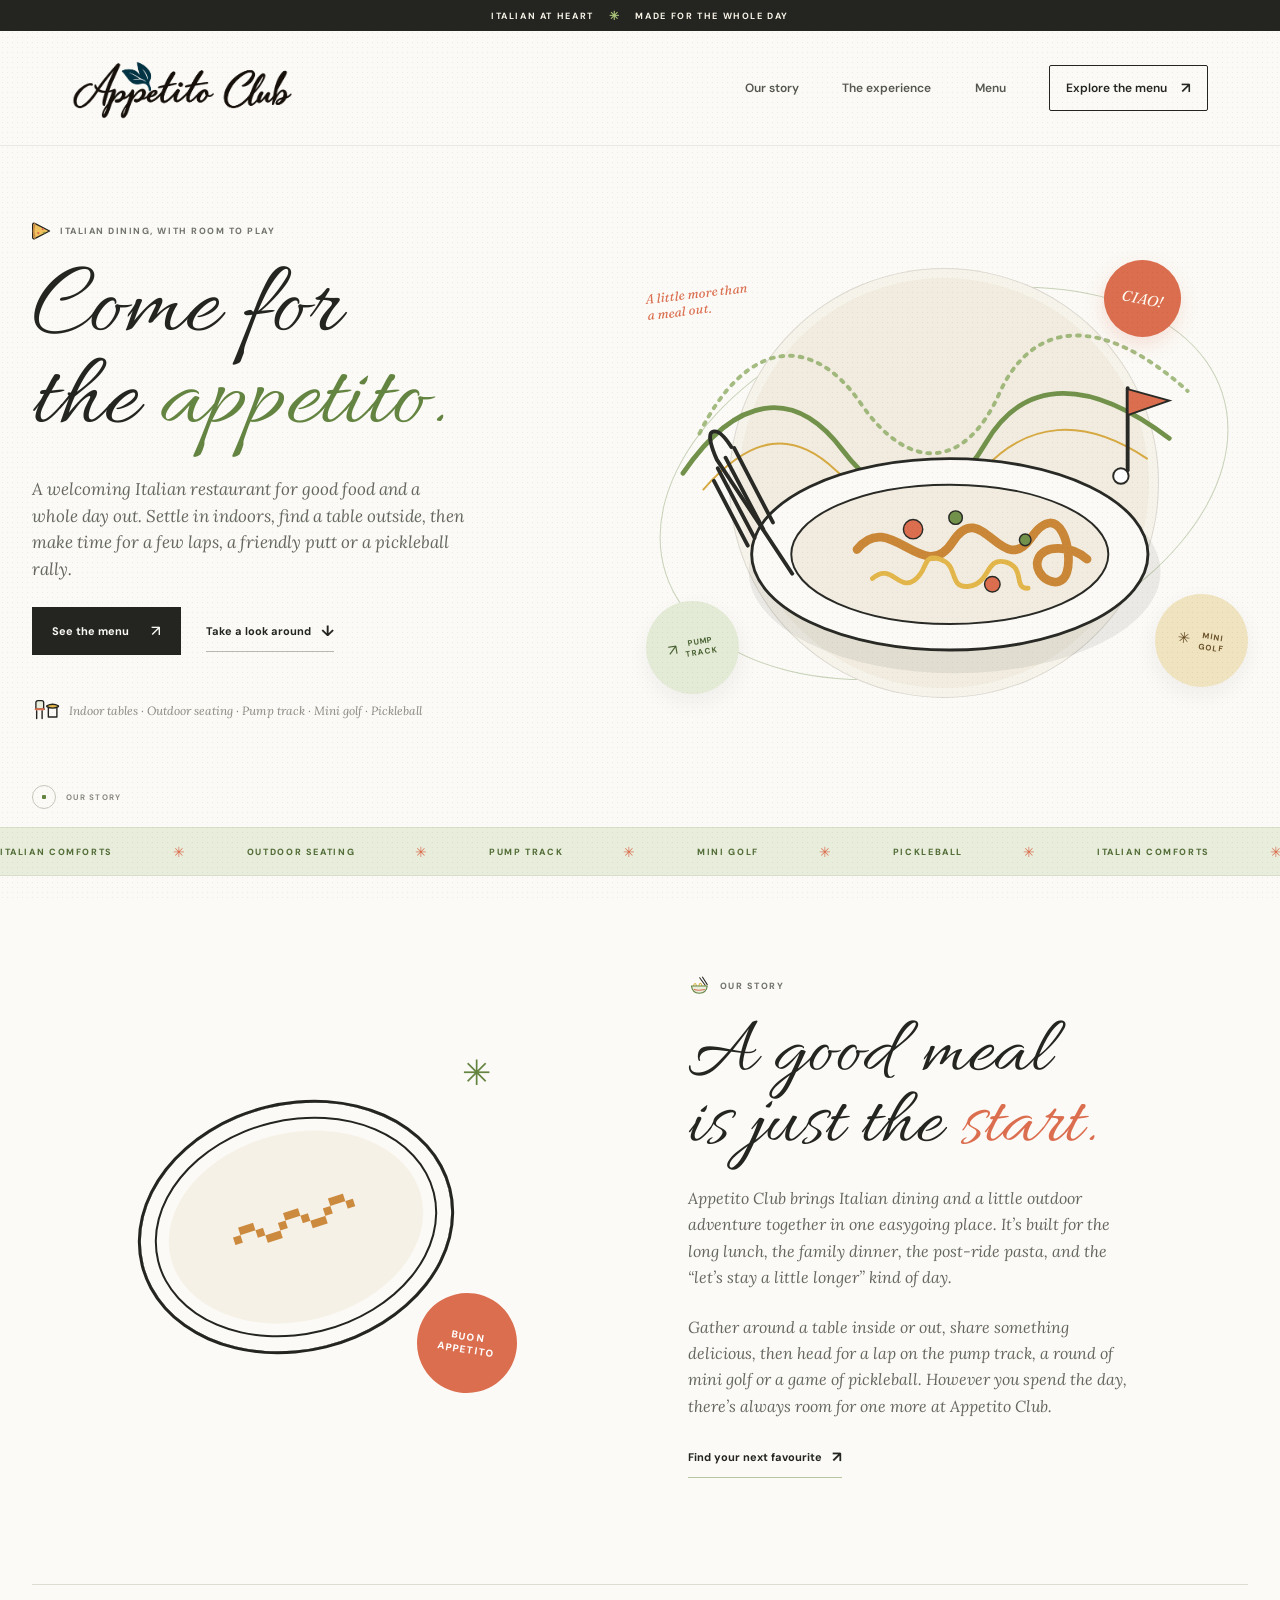
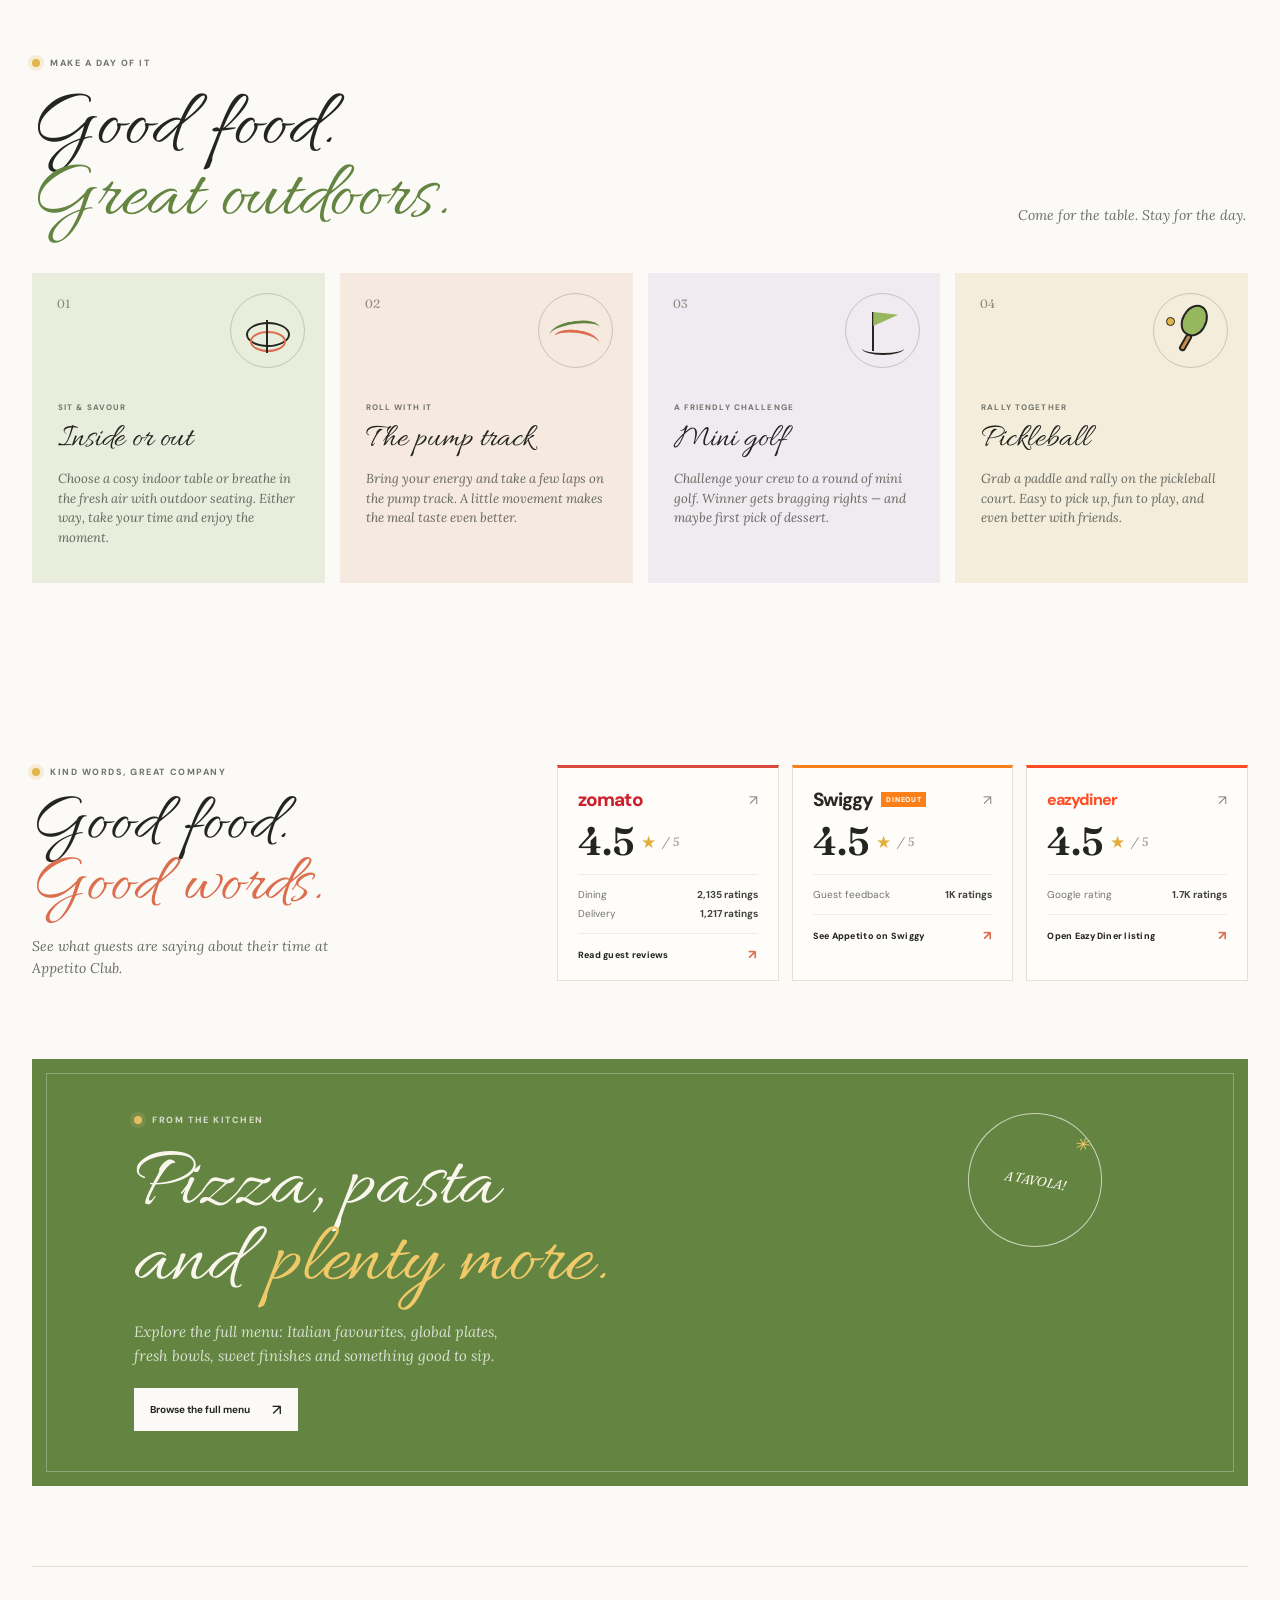
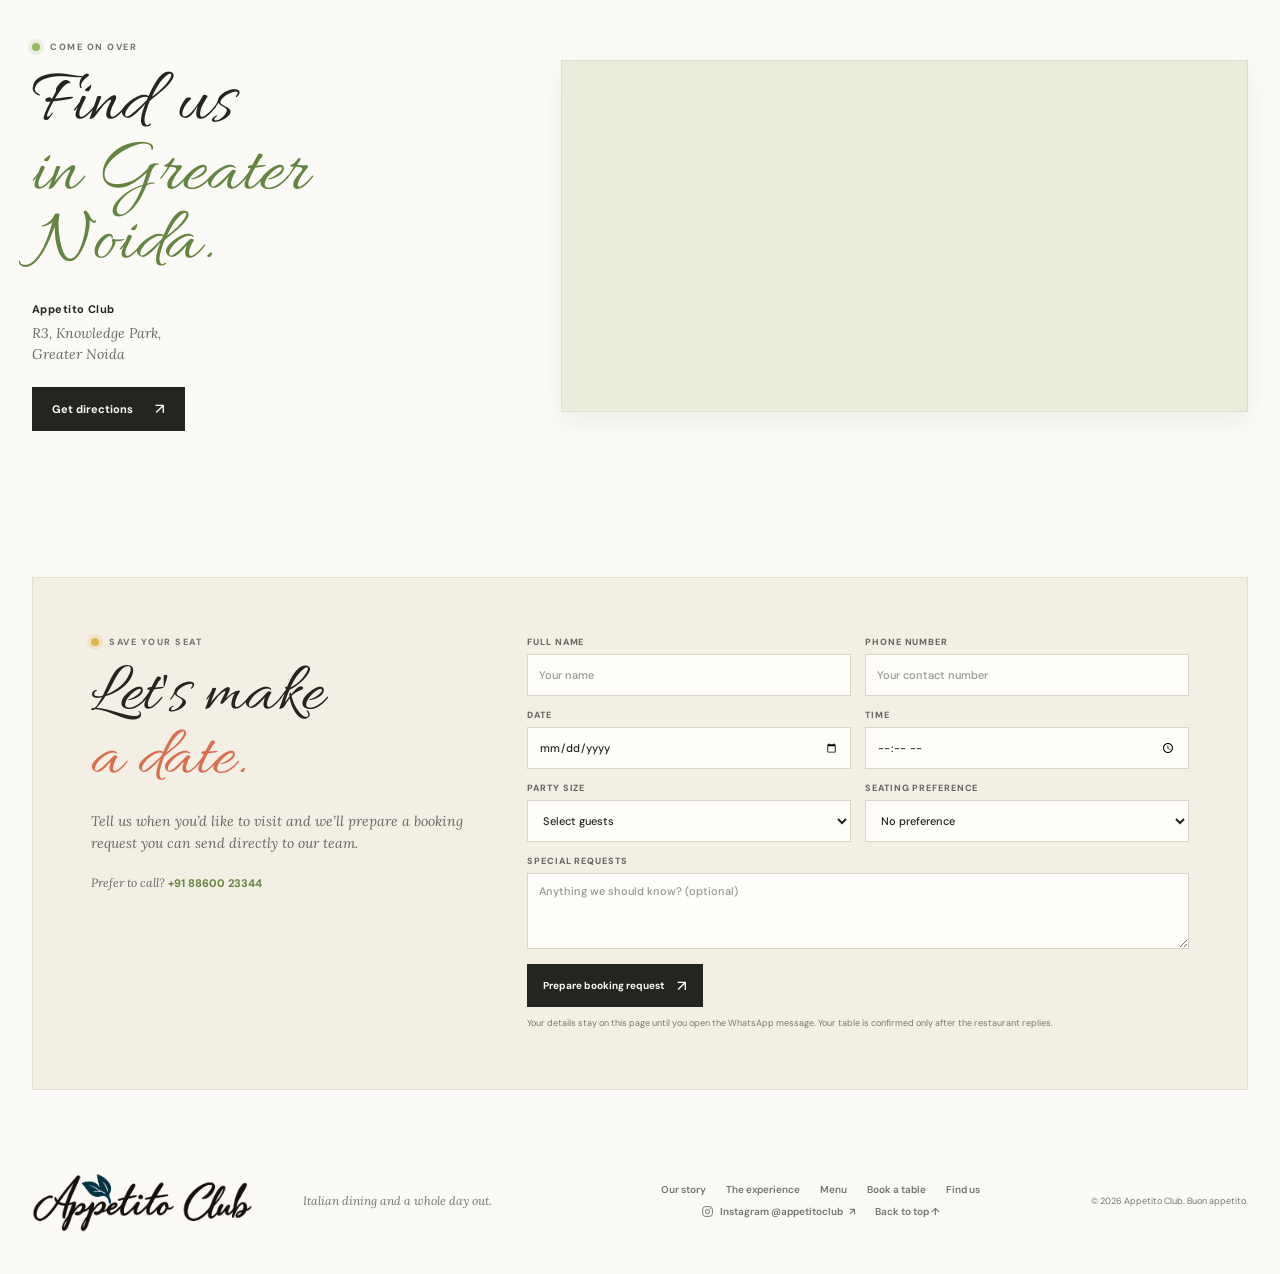
==== index.html @ 43a5250c "Publish Appetito Club website" ====
<!doctype html>
<html lang="en">
<head>
  <meta charset="utf-8"><meta name="viewport" content="width=device-width, initial-scale=1"><meta name="theme-color" content="#fbfaf6">
  <meta name="description" content="Appetito Club is an Italian restaurant for good food, fresh air and a whole day out. Dine indoors or outdoors, then enjoy the pump track, mini golf and pickleball.">
  <title>Appetito Club — Italian dining & a day out</title><link rel="icon" type="image/svg+xml" href="assets/appetito-favicon.svg"><link rel="stylesheet" href="styles.css"><script src="script.js" defer></script>
</head>
<body>
  <div class="topline"><span>ITALIAN AT HEART</span><i aria-hidden="true">✳</i><span>MADE FOR THE WHOLE DAY</span></div>
  <header class="site-header" id="top">
    <a class="brand" href="index.html" aria-label="Appetito Club home"><img class="brand-logo" src="assets/appetito-club-wordmark-separated.png" alt=""></a>
    <button class="nav-toggle" type="button" aria-expanded="false" aria-controls="primary-navigation" aria-label="Open navigation"><span></span><span></span></button>
    <nav class="primary-navigation" id="primary-navigation" aria-label="Main navigation"><a href="#story">Our story</a><a href="#experience">The experience</a><a href="menu.html">Menu</a><a class="nav-cta" href="menu.html">Explore the menu <span aria-hidden="true">↗</span></a></nav>
  </header>
  <main>
    <section class="hero section-wrap" aria-labelledby="hero-title">
      <div class="hero-copy"><p class="eyebrow"><svg class="eyebrow-pizza" viewBox="0 0 20 22" aria-hidden="true" focusable="false"><path d="M10 1.5 1.5 18c-.6 1.1.1 2.3 1.4 2.3h14.2c1.3 0 2-1.2 1.4-2.3L10 1.5Z" fill="#f1c35f" stroke="#242521" stroke-width="1.4" stroke-linejoin="round"/><path d="M2.2 17.8q7.8 2.8 15.6 0" fill="none" stroke="#c98b48" stroke-width="2" stroke-linecap="round"/><circle cx="8" cy="9" r="1.25" fill="#db6e4f"/><circle cx="12.4" cy="14" r="1.25" fill="#db6e4f"/><path d="M10.4 7.6q2.3-1.8 3 .1-1.3 1.6-3-.1Z" fill="#648441"/></svg> ITALIAN DINING, WITH ROOM TO PLAY</p>
        <h1 id="hero-title">Come for<br>the <em>appetito.</em></h1>
        <p class="hero-intro">A welcoming Italian restaurant for good food and a whole day out. Settle in indoors, find a table outside, then make time for a few laps, a friendly putt or a pickleball rally.</p>
        <div class="hero-actions"><a class="button button-dark" href="menu.html">See the menu <span aria-hidden="true">↗</span></a><a class="text-link" href="#experience">Take a look around <span aria-hidden="true">↓</span></a></div>
        <div class="hero-footnote"><svg class="mini-furniture" viewBox="0 0 36 30" aria-hidden="true" focusable="false"><path d="M5 14V5.5A2.5 2.5 0 0 1 7.5 3h5A2.5 2.5 0 0 1 15 5.5V14" fill="#e8eddc" stroke="#242521" stroke-width="1.7"/><path d="M4.5 14h11M6 16v10m7-10v10" fill="none" stroke="#242521" stroke-width="1.8" stroke-linecap="round"/><path d="M5 14h10" fill="none" stroke="#db6e4f" stroke-width="2.7" stroke-linecap="round"/><path d="M19 9.5q7.5-3.8 15 0v1.2q-7.5 3.8-15 0V9.5Z" fill="#e2b64b" stroke="#242521" stroke-width="1.7" stroke-linejoin="round"/><path d="M21 12v12m11-12v12m-11 0h11" fill="none" stroke="#242521" stroke-width="1.8" stroke-linecap="round" stroke-linejoin="round"/></svg> Indoor tables · Outdoor seating · Pump track · Mini golf · Pickleball</div>
      </div>
      <div class="hero-scene" aria-label="Illustration of a dinner table beside a pump track and mini golf green">
        <div class="scene-sun" aria-hidden="true">CIAO!</div>
        <svg class="scene-svg" viewBox="0 0 600 490" role="img" aria-labelledby="scene-title scene-desc">
          <title id="scene-title">Dinner and play at Appetito Club</title><desc id="scene-desc">A hand-drawn pasta plate sits in front of rolling pump track lines and a small golf flag.</desc>
          <path class="track-line track-back" d="M47 194c48-97 116-105 167-31s109 66 143-10 105-84 195-3"/><path class="track-line track-front" d="M30 235c56-82 116-89 165-24s107 63 148-7 110-66 190-5"/><path class="track-line track-accent" d="M51 252c50-57 93-62 137-20s104 53 151 1 105-57 171-13"/>
          <ellipse class="plate-shadow" cx="311" cy="337" rx="213" ry="105"/><ellipse class="plate" cx="306" cy="319" rx="205" ry="99"/><ellipse class="plate-inner" cx="306" cy="319" rx="164" ry="72"/>
          <path class="pasta-line" d="M210 314c34-43 69 39 99-8s51 39 81-4 44 15 37 36-35 4-30-13 35-15 51-1"/><path class="pasta-line pasta-two" d="M226 344c19-17 27 13 43 2s7-28 27-22 8 31 30 28 17-31 38-25 7 28 23 27"/>
          <circle class="tomato-dot" cx="268" cy="293" r="10"/><circle class="tomato-dot" cx="350" cy="350" r="8"/><circle class="leaf-dot" cx="312" cy="281" r="7"/><circle class="leaf-dot" cx="384" cy="304" r="6"/>
          <path class="golf-flag-pole" d="M490 232v-85"/><path class="golf-flag" d="M490 148l43 12-43 15z"/><circle class="golf-ball" cx="483" cy="238" r="8"/>
          <path class="fork-line" d="M123 286l-40-77m30 84-39-74m30 83-38-72m31 80-35-67"/><path class="fork-handle" d="M80 208c-5-8-13-18-19-16-7 2 0 20 4 29l78 118"/>
        </svg>
        <div class="scene-label scene-label-track"><span aria-hidden="true">↗</span><b>PUMP<br>TRACK</b></div><div class="scene-label scene-label-golf"><span aria-hidden="true">✳</span><b>MINI<br>GOLF</b></div>
        <div class="scene-caption">A little more than<br>a meal out.</div>
      </div>
      <a class="scroll-cue" href="#story"><span></span> OUR STORY</a>
    </section>
    <section class="ticker" aria-label="Appetito Club experience"><div class="ticker-track" aria-hidden="true"><span>ITALIAN COMFORTS</span><b>✳</b><span>OUTDOOR SEATING</span><b>✳</b><span>PUMP TRACK</span><b>✳</b><span>MINI GOLF</span><b>✳</b><span>PICKLEBALL</span><b>✳</b><span>ITALIAN COMFORTS</span><b>✳</b><span>OUTDOOR SEATING</span><b>✳</b><span>PUMP TRACK</span><b>✳</b><span>MINI GOLF</span><b>✳</b><span>PICKLEBALL</span><b>✳</b></div></section>
    <section class="story section-wrap" id="story" aria-labelledby="story-title">
      <div class="story-art" aria-hidden="true"><span class="story-plate"></span><span class="story-pasta">〰</span><span class="story-leaf">✳</span><span class="story-stamp">BUON<br>APPETITO</span></div>
      <div class="story-copy"><p class="eyebrow eyebrow-green"><svg class="eyebrow-noodles" viewBox="0 0 32 28" aria-hidden="true" focusable="false"><path d="m17 2 8 11M21 1l7 11" fill="none" stroke="#242521" stroke-width="1.5" stroke-linecap="round"/><path d="M8 14c1-4 3-5 4-1s3 4 4 0 3-4 4 0 3 4 4 0" fill="none" stroke="#e2b64b" stroke-width="1.6" stroke-linecap="round"/><path d="M5 14h23c-.8 6.6-5.3 10.5-11.5 10.5S5.8 20.6 5 14Z" fill="#e8eddc" stroke="#648441" stroke-width="1.7" stroke-linejoin="round"/><path d="M9 19q6 2.2 15 0" fill="none" stroke="#db6e4f" stroke-width="1.5" stroke-linecap="round"/></svg> OUR STORY</p><h2 id="story-title">A good meal<br>is just the <em>start.</em></h2>
        <p>Appetito Club brings Italian dining and a little outdoor adventure together in one easygoing place. It’s built for the long lunch, the family dinner, the post-ride pasta, and the “let’s stay a little longer” kind of day.</p>
        <p>Gather around a table inside or out, share something delicious, then head for a lap on the pump track, a round of mini golf or a game of pickleball. However you spend the day, there’s always room for one more at Appetito Club.</p>
        <a class="text-link text-link-green" href="menu.html">Find your next favourite <span aria-hidden="true">↗</span></a>
      </div>
    </section>
    <section class="experience section-wrap" id="experience" aria-labelledby="experience-title">
      <div class="section-heading"><div><p class="eyebrow eyebrow-orange"><span class="eyebrow-dot"></span> MAKE A DAY OF IT</p><h2 id="experience-title">Good food.<br><em>Great outdoors.</em></h2></div><p class="section-heading-note">Come for the table. Stay for the day.</p></div>
      <div class="experience-grid">
        <article class="experience-card dining-card"><span class="experience-number">01</span><span class="experience-icon icon-dining" aria-hidden="true"><i></i><b></b><em></em></span><p class="card-kicker">SIT & SAVOUR</p><h3>Inside or out</h3><p>Choose a cosy indoor table or breathe in the fresh air with outdoor seating. Either way, take your time and enjoy the moment.</p></article>
        <article class="experience-card track-card"><span class="experience-number">02</span><span class="experience-icon icon-track" aria-hidden="true"><i></i><b></b></span><p class="card-kicker">ROLL WITH IT</p><h3>The pump track</h3><p>Bring your energy and take a few laps on the pump track. A little movement makes the meal taste even better.</p></article>
        <article class="experience-card golf-card"><span class="experience-number">03</span><span class="experience-icon icon-golf" aria-hidden="true"><i></i><b></b><em></em></span><p class="card-kicker">A FRIENDLY CHALLENGE</p><h3>Mini golf</h3><p>Challenge your crew to a round of mini golf. Winner gets bragging rights — and maybe first pick of dessert.</p></article>
        <article class="experience-card pickle-card"><span class="experience-number">04</span><span class="experience-icon icon-pickle" aria-hidden="true"><i></i><b></b><em></em></span><p class="card-kicker">RALLY TOGETHER</p><h3>Pickleball</h3><p>Grab a paddle and rally on the pickleball court. Easy to pick up, fun to play, and even better with friends.</p></article>
      </div>
    </section>
    <section class="review-proof section-wrap" id="reviews" aria-labelledby="reviews-title">
      <div class="review-proof-copy"><p class="eyebrow eyebrow-orange"><span class="eyebrow-dot"></span> KIND WORDS, GREAT COMPANY</p><h2 id="reviews-title">Good food.<br><em>Good words.</em></h2><p>See what guests are saying about their time at Appetito Club.</p></div>
      <div class="review-rating-grid" aria-label="Appetito Club ratings">
        <a class="rating-card rating-card-zomato" href="https://www.zomato.com/ncr/appetito-knowledge-park-greater-noida" target="_blank" rel="noopener noreferrer" aria-label="Read Appetito Club reviews on Zomato">
          <div class="rating-card-head"><span class="review-brand review-brand-zomato">zomato</span><span class="rating-external" aria-hidden="true">↗</span></div>
          <div class="rating-overall"><strong>4.5</strong><span class="rating-star" aria-hidden="true">★</span><span class="rating-scale">/ 5</span></div>
          <div class="rating-lines"><div><span>Dining</span><strong>2,135 ratings</strong></div><div><span>Delivery</span><strong>1,217 ratings</strong></div></div>
          <span class="rating-cta">Read guest reviews <span aria-hidden="true">↗</span></span>
        </a>
        <a class="rating-card rating-card-swiggy" href="https://www.swiggy.com/restaurants/noida-1/greater-noida/appetito-898037/dineout" target="_blank" rel="noopener noreferrer" aria-label="Read Appetito Club ratings on Swiggy Dineout">
          <div class="rating-card-head"><span class="review-brand review-brand-swiggy">Swiggy</span><span class="swiggy-dineout">DINEOUT</span><span class="rating-external" aria-hidden="true">↗</span></div>
          <div class="rating-overall"><strong>4.5</strong><span class="rating-star" aria-hidden="true">★</span><span class="rating-scale">/ 5</span></div>
          <div class="rating-lines"><div><span>Guest feedback</span><strong>1K ratings</strong></div></div>
          <span class="rating-cta">See Appetito on Swiggy <span aria-hidden="true">↗</span></span>
        </a>
        <a class="rating-card rating-card-eazydiner" href="https://www.eazydiner.com/delhi-ncr/appetito-knowledge-park-ii-noida-694718" target="_blank" rel="noopener noreferrer" aria-label="Open the Appetito EazyDiner listing and Google rating">
          <div class="rating-card-head"><span class="review-brand review-brand-eazydiner">eazydiner</span><span class="rating-external" aria-hidden="true">↗</span></div>
          <div class="rating-overall"><strong>4.5</strong><span class="rating-star" aria-hidden="true">★</span><span class="rating-scale">/ 5</span></div>
          <div class="rating-lines"><div><span>Google rating</span><strong>1.7K ratings</strong></div></div>
          <span class="rating-cta">Open EazyDiner listing <span aria-hidden="true">↗</span></span>
        </a>
      </div>
    </section>
    <section class="home-menu-cta section-wrap" aria-labelledby="cta-title"><div class="cta-sticker" aria-hidden="true">A TAVOLA!<span>✳</span></div><p class="eyebrow"><span class="eyebrow-dot"></span> FROM THE KITCHEN</p><h2 id="cta-title">Pizza, pasta<br>and <em>plenty more.</em></h2><p>Explore the full menu: Italian favourites, global plates, fresh bowls, sweet finishes and something good to sip.</p><a class="button button-light" href="menu.html">Browse the full menu <span aria-hidden="true">↗</span></a></section>
    <section class="location-section section-wrap" id="find-us" aria-labelledby="location-title">
      <div class="location-copy"><p class="eyebrow eyebrow-green"><span class="eyebrow-dot"></span> COME ON OVER</p><h2 id="location-title">Find us<br><em>in Greater Noida.</em></h2><address><strong>Appetito Club</strong><span>R3, Knowledge Park,<br>Greater Noida</span></address><a class="button button-dark directions-button" href="https://www.google.com/maps/place/appetito/data=!4m2!3m1!1s0x390ceb7ba20095bd:0xc68d8941931ff969?sa=X&amp;ved=1t:242&amp;ictx=111" target="_blank" rel="noopener noreferrer">Get directions <span aria-hidden="true">↗</span></a></div>
      <div class="map-frame"><iframe title="Map showing Appetito Club in Knowledge Park, Greater Noida" src="https://maps.google.com/maps?q=Appetito%20Club%2C%20R3%20Knowledge%20Park%2C%20Greater%20Noida&amp;output=embed" loading="lazy" referrerpolicy="no-referrer-when-downgrade" allowfullscreen></iframe></div>
    </section>
    <section class="booking-section section-wrap" id="booking" aria-labelledby="booking-title">
      <div class="booking-intro"><p class="eyebrow eyebrow-orange"><span class="eyebrow-dot"></span> SAVE YOUR SEAT</p><h2 id="booking-title">Let's make<br><em>a date.</em></h2><p>Tell us when you’d like to visit and we’ll prepare a booking request you can send directly to our team.</p><p class="booking-contact">Prefer to call? <a href="tel:+918860023344">+91 88600 23344</a></p></div>
      <form class="booking-form" id="booking-form">
        <label>Full name<input type="text" name="name" autocomplete="name" placeholder="Your name" minlength="2" required></label>
        <label>Phone number<input type="tel" name="phone" autocomplete="tel" placeholder="Your contact number" required></label>
        <label>Date<input type="date" name="date" required></label>
        <label>Time<input type="time" name="time" required></label>
        <label>Party size<select name="guests" required><option value="" selected disabled>Select guests</option><option>1 guest</option><option>2 guests</option><option>3 guests</option><option>4 guests</option><option>5 guests</option><option>6 guests</option><option>7 guests</option><option>8 guests</option><option>9 guests</option><option>10 guests</option><option>11 guests</option><option>12 guests</option><option>13+ guests</option></select></label>
        <label>Seating preference<select name="seating"><option>No preference</option><option>Indoor</option><option>Outdoor</option></select></label>
        <label class="booking-notes">Special requests<textarea name="notes" rows="3" placeholder="Anything we should know? (optional)"></textarea></label>
        <div class="booking-submit"><button class="button button-dark" type="submit">Prepare booking request <span aria-hidden="true">↗</span></button><a class="button button-whatsapp" id="booking-whatsapp-link" href="#" target="_blank" rel="noopener noreferrer" hidden>Review in WhatsApp <span aria-hidden="true">↗</span></a><p class="booking-status" id="booking-status" role="status" aria-live="polite">Your details stay on this page until you open the WhatsApp message. Your table is confirmed only after the restaurant replies.</p></div>
      </form>
    </section>
  </main>
  <footer class="site-footer"><a class="brand footer-brand" href="index.html" aria-label="Appetito Club home"><img class="brand-logo" src="assets/appetito-club-wordmark-separated.png" alt=""></a><p>Italian dining and a whole day out.</p><nav class="footer-links" aria-label="Footer navigation"><a href="#story">Our story</a><a href="#experience">The experience</a><a href="menu.html">Menu</a><a href="#booking">Book a table</a><a href="#find-us">Find us</a><a class="social-link" href="https://www.instagram.com/appetitoclub/?hl=en" target="_blank" rel="noopener noreferrer" aria-label="Appetito Club on Instagram, @appetitoclub"><svg viewBox="0 0 24 24" aria-hidden="true" focusable="false"><rect x="3" y="3" width="18" height="18" rx="5"/><circle cx="12" cy="12" r="4"/><circle class="instagram-flash" cx="17.5" cy="6.5" r="1"/></svg><span>Instagram @appetitoclub</span><span aria-hidden="true">↗</span></a><a href="#top">Back to top ↑</a></nav><small>© <span id="year">2026</span> Appetito Club. Buon appetito.</small></footer>
</body>
</html>
---- styles.css ----
@import url('https://fonts.googleapis.com/css2?family=Allura&family=DM+Sans:wght@400;500;600;700;800&family=Fraunces:ital,opsz,wght@0,9..144,500;0,9..144,600;1,9..144,500&family=Lora:ital,wght@0,400;0,500;1,400;1,500&display=swap');
:root{color-scheme:light;--paper:#fbfaf6;--paper-deep:#f1ede2;--ink:#242521;--muted:#6d7068;--line:#deddd2;--green:#648441;--green-bright:#96b75e;--tomato:#db6e4f;--gold:#e2b64b;--rose:#ce8791;--blue:#7698ad;--serif:'Fraunces',Georgia,'Times New Roman',serif;--body-serif:'Lora',Georgia,'Times New Roman',serif;--script:'Allura','Brush Script MT',cursive;--sans:'DM Sans',Arial,Helvetica,sans-serif;--max:1220px}
*{box-sizing:border-box}html{scroll-behavior:smooth;scroll-padding-top:100px}body{margin:0;color:var(--ink);background:var(--paper);font-family:var(--sans);-webkit-font-smoothing:antialiased;overflow-x:hidden}body::before{content:'';position:fixed;inset:0;pointer-events:none;z-index:20;opacity:.1;background-image:radial-gradient(#6a665c .42px,transparent .42px);background-size:5px 5px;mix-blend-mode:multiply}a{color:inherit;text-decoration:none}button,input{font:inherit}button{color:inherit}::selection{background:#dce8c6;color:var(--ink)}[hidden]{display:none!important}
.topline{min-height:31px;display:flex;justify-content:center;align-items:center;gap:15px;background:var(--ink);color:#f8f4e8;padding:7px 18px;text-align:center;font-size:9px;font-weight:700;letter-spacing:.18em}.topline i{font-size:12px;color:#a9c279;font-style:normal}.site-header{position:sticky;top:0;z-index:15;display:flex;align-items:center;justify-content:space-between;width:100%;max-width:1440px;margin:0 auto;padding:18px max(5.6vw,24px);background:rgba(251,250,246,.95);backdrop-filter:blur(14px);border-bottom:1px solid rgba(34,35,33,.08)}.brand{display:inline-flex;align-items:center;gap:10px;flex:0 0 auto}.brand-logo{display:block;width:220px;height:78px;object-fit:contain;object-position:center}.primary-navigation{display:flex;align-items:center;gap:clamp(20px,3.4vw,50px);color:#55574f;font-size:12px;font-weight:600}.primary-navigation>a:not(.nav-cta),.footer-links a{transition:color .2s ease}.primary-navigation>a:not(.nav-cta):hover,.footer-links a:hover{color:var(--green)}.nav-cta{display:inline-flex;align-items:center;gap:14px;padding:12px 16px;border:1px solid var(--ink);border-radius:2px;color:var(--ink);transition:background .2s,color .2s}.nav-cta:hover{background:var(--ink);color:var(--paper)}.nav-cta span{font-size:15px}.nav-toggle{display:none}
.section-wrap{width:min(var(--max),calc(100% - 64px));margin-inline:auto}.eyebrow{margin:0 0 24px;display:flex;align-items:center;gap:10px;color:#72746d;font-size:9px;font-weight:800;letter-spacing:.17em}.eyebrow-dot{display:inline-block;width:8px;height:8px;border-radius:50%;background:var(--tomato);box-shadow:0 0 0 4px rgba(219,110,79,.12)}.eyebrow-green .eyebrow-dot{background:var(--green-bright);box-shadow:0 0 0 4px rgba(150,183,94,.16)}.eyebrow-orange .eyebrow-dot{background:var(--gold);box-shadow:0 0 0 4px rgba(226,182,75,.19)}h1,h2,h3,p{margin-top:0}h1,h2{margin-bottom:0;font-family:var(--script);font-size:clamp(76px,8.2vw,108px);font-weight:400;letter-spacing:0;line-height:.88}h1 em,h2 em{color:var(--green);font-family:inherit;font-style:normal;font-weight:400;letter-spacing:inherit}
.hero{min-height:620px;padding:75px 0 82px;display:grid;grid-template-columns:1fr 1fr;align-items:center;position:relative}.hero-copy{position:relative;z-index:2;max-width:600px;padding-bottom:22px}.hero-intro{max-width:435px;margin:26px 0 24px;color:#65675f;font-family:var(--body-serif);font-size:17px;font-style:italic;line-height:1.58}.hero-actions{display:flex;align-items:center;flex-wrap:wrap;gap:25px}.button{display:inline-flex;min-height:48px;align-items:center;justify-content:center;gap:22px;padding:0 19px;border:1px solid transparent;font-size:11px;font-weight:700;transition:transform .2s,background .2s,color .2s}.button:hover{transform:translateY(-2px)}.button-dark{color:var(--paper);background:var(--ink)}.button-dark:hover{background:var(--green)}.button span{font-size:15px;font-weight:500}.button-light{min-height:43px;padding:0 15px;background:var(--paper);color:var(--ink);font-size:10px}.button-light:hover{background:#f2d36f}.text-link{display:inline-flex;align-items:center;gap:10px;padding:10px 0;color:var(--ink);border-bottom:1px solid #bab9ae;font-size:11px;font-weight:700;transition:color .2s,border-color .2s}.text-link:hover{color:var(--green);border-color:var(--green)}.text-link span{font-size:15px}.hero-footnote{display:flex;align-items:center;gap:9px;margin-top:42px;color:#898980;font-family:var(--body-serif);font-size:12px;font-style:italic}.mini-sun{color:var(--tomato);font-size:16px;font-style:normal}
.hero-scene{position:relative;min-height:480px;display:grid;place-items:center;isolation:isolate}.hero-scene::before{content:'';position:absolute;z-index:-1;width:min(430px,78%);aspect-ratio:1;border-radius:50%;background:#f1ecdf;box-shadow:inset 0 0 0 1px rgba(34,35,33,.12),inset 0 0 0 10px rgba(251,250,246,.45)}.hero-scene::after{content:'';position:absolute;z-index:-2;width:96%;height:76%;border:1px solid rgba(100,132,65,.34);border-radius:50%;transform:rotate(-18deg)}.scene-svg{width:min(580px,100%);height:auto;overflow:visible}.track-line{fill:none;stroke:#87a75b;stroke-width:4;stroke-linecap:round}.track-back{stroke-dasharray:3 7;opacity:.75}.track-front{stroke-width:5;stroke:#72924b}.track-accent{stroke:#d6a943;stroke-width:2}.plate-shadow{fill:rgba(45,43,35,.08)}.plate{fill:#fbfaf6;stroke:#292a26;stroke-width:3}.plate-inner{fill:#f1ecdf;stroke:#292a26;stroke-width:2}.pasta-line{fill:none;stroke:#c98737;stroke-width:9;stroke-linecap:round;stroke-linejoin:round}.pasta-two{stroke:#e2b64b;stroke-width:5}.tomato-dot{fill:#db6e4f;stroke:#292a26;stroke-width:1.5}.leaf-dot{fill:#72924b;stroke:#292a26;stroke-width:1.5}.golf-flag-pole,.fork-line,.fork-handle{fill:none;stroke:#292a26;stroke-width:4;stroke-linecap:round;stroke-linejoin:round}.golf-flag{fill:#db6e4f;stroke:#292a26;stroke-width:2}.golf-ball{fill:#fff;stroke:#292a26;stroke-width:2}.scene-sun{position:absolute;top:17px;right:11%;width:77px;height:77px;display:grid;place-items:center;border-radius:50%;background:var(--tomato);color:#fffaf0;font-family:var(--serif);font-size:15px;font-style:italic;transform:rotate(11deg);box-shadow:0 8px 20px rgba(219,110,79,.18)}.scene-label{position:absolute;display:flex;align-items:center;justify-content:center;gap:7px;width:93px;height:93px;border-radius:50%;text-align:center;font-size:8px;line-height:1.3;letter-spacing:.13em;box-shadow:0 8px 22px rgba(40,40,30,.06)}.scene-label span{font-size:15px}.scene-label-track{left:1%;bottom:29px;transform:rotate(-9deg);color:#496232;background:#e3ead6}.scene-label-golf{right:0;bottom:36px;transform:rotate(8deg);color:#684f28;background:#f0e3c0}.scene-caption{position:absolute;top:42px;left:1%;font-family:var(--serif);font-size:13px;font-style:italic;color:var(--tomato);transform:rotate(-7deg)}.scroll-cue{position:absolute;bottom:18px;left:0;display:flex;align-items:center;gap:10px;color:#8a8b82;font-size:8px;font-weight:700;letter-spacing:.16em}.scroll-cue span{width:24px;height:24px;border:1px solid #c7c7bb;border-radius:50%;background:radial-gradient(var(--green) 0 2px,transparent 2.5px)}
.ticker{padding:15px 0 14px;overflow:hidden;background:#e8eddc;border-block:1px solid rgba(100,132,65,.13)}.ticker-track{display:flex;align-items:center;justify-content:space-around;gap:clamp(22px,4.7vw,70px);width:max-content;min-width:100%;animation:ticker 38s linear infinite;color:#536d38;white-space:nowrap;font-size:9px;font-weight:800;letter-spacing:.18em}.ticker-track b{color:var(--tomato);font-size:14px;font-weight:500}@keyframes ticker{to{transform:translateX(-25%)}}
.story{min-height:600px;display:grid;grid-template-columns:.97fr 1.03fr;align-items:center;gap:clamp(60px,10vw,145px);padding-top:100px;padding-bottom:106px}.story-art{height:380px;position:relative;display:grid;place-items:center}.story-plate{position:absolute;width:320px;height:250px;border:3px solid var(--ink);border-radius:50%;background:#f6f1e6;box-shadow:inset 0 0 0 14px var(--paper),inset 0 0 0 16px var(--ink),inset 0 0 0 28px var(--paper);transform:rotate(-14deg)}.story-pasta{position:relative;z-index:1;color:#cb8a3e;font-family:var(--serif);font-size:126px;transform:rotate(-18deg)}.story-leaf{position:absolute;top:13px;right:13%;color:var(--green);font-size:35px}.story-stamp{position:absolute;right:8%;bottom:24px;width:100px;height:100px;display:grid;place-items:center;border-radius:50%;background:var(--tomato);color:white;text-align:center;font-size:10px;font-weight:800;line-height:1.3;letter-spacing:.13em;transform:rotate(9deg)}.story-copy{max-width:490px}.story-copy h2,.section-heading h2{font-size:clamp(64px,6.3vw,82px)}.story-copy h2 em{color:var(--tomato)}.story-copy>p:not(.eyebrow){margin:23px 0 0;max-width:450px;color:#65675f;font-family:var(--body-serif);font-size:16px;font-style:italic;line-height:1.65}.story-copy .text-link{margin-top:18px}.text-link-green{border-color:#b5c6a0}
.experience{padding-top:72px;padding-bottom:106px;border-top:1px solid var(--line)}.section-heading{display:flex;justify-content:space-between;align-items:end;gap:30px;margin-bottom:38px}.section-heading-note{max-width:250px;margin:0 2px 8px 0;color:var(--muted);font-family:var(--body-serif);font-size:14px;font-style:italic;line-height:1.55}.experience-grid{display:grid;grid-template-columns:repeat(3,1fr);gap:15px}.experience-card{position:relative;min-height:310px;overflow:hidden;padding:25px 26px 27px;background:#e8eddc}.dining-card{background:#e8eddc}.track-card{background:#f6e9df}.golf-card{background:#efebf1}.experience-number{position:absolute;top:23px;left:25px;color:#8c8d83;font-family:var(--serif);font-size:12px}.experience-icon{position:absolute;right:20px;top:20px;width:75px;height:75px;border:1px solid rgba(34,35,33,.2);border-radius:50%;display:block}.icon-dining i,.icon-dining b,.icon-dining em{position:absolute;top:28px;left:15px;width:44px;height:25px;border:2px solid var(--ink);border-radius:50%}.icon-dining b{top:37px;left:19px;width:36px;height:21px;border-color:var(--tomato)}.icon-dining em{top:26px;left:35px;width:2px;height:33px;border:0;border-left:2px solid var(--ink);border-radius:0}.icon-track i,.icon-track b{position:absolute;left:11px;top:27px;width:50px;height:20px;border-top:3px solid var(--green);border-radius:50%;transform:rotate(-8deg)}.icon-track b{left:15px;top:36px;width:45px;border-color:var(--tomato);transform:rotate(8deg)}.icon-golf i{position:absolute;left:26px;top:18px;height:39px;border-left:2px solid var(--ink)}.icon-golf b{position:absolute;left:27px;top:18px;width:25px;height:14px;background:var(--green-bright);clip-path:polygon(0 0,100% 20%,0 100%)}.icon-golf em{position:absolute;left:16px;bottom:12px;width:42px;height:13px;border-bottom:2px solid var(--ink);border-radius:50%}.card-kicker{margin:104px 0 7px;color:#74766e;font-size:8px;font-weight:800;letter-spacing:.14em}.experience-card h3{margin:0 0 9px;font-family:var(--script);font-size:33px;font-weight:400;letter-spacing:0}.experience-card>p:last-child{max-width:325px;margin:0;color:#65675f;font-family:var(--body-serif);font-size:13px;font-style:italic;line-height:1.5}
.home-menu-cta{position:relative;min-height:360px;overflow:hidden;margin-bottom:80px;padding:55px 8%;background:var(--green);color:#f9f7ed}.home-menu-cta::before{content:'';position:absolute;inset:14px;border:1px solid rgba(255,255,255,.27);pointer-events:none}.home-menu-cta h2{font-size:clamp(66px,6.8vw,86px)}.home-menu-cta h2 em{color:#f0c969}.home-menu-cta>p:not(.eyebrow){max-width:390px;margin:19px 0 20px;color:rgba(255,255,255,.76);font-family:var(--body-serif);font-size:15px;font-style:italic;line-height:1.6}.home-menu-cta .eyebrow{color:rgba(255,255,255,.72)}.home-menu-cta .eyebrow-dot{background:#e6bd63;box-shadow:0 0 0 4px rgba(230,189,99,.17)}.cta-sticker{position:absolute;right:12%;top:54px;width:134px;height:134px;display:grid;place-items:center;border:1px solid rgba(255,255,255,.65);border-radius:50%;font-family:var(--serif);font-size:13px;font-style:italic;transform:rotate(10deg)}.cta-sticker span{position:absolute;right:19px;top:11px;color:#f0c969;font-size:18px}
.site-footer{display:grid;grid-template-columns:1fr 1fr 2fr auto;gap:25px;align-items:center;width:min(var(--max),calc(100% - 64px));margin:0 auto;padding:0 0 34px;color:#73756d}.footer-brand{color:var(--ink)}.site-footer>p{margin:0;font-family:var(--body-serif);font-size:12px;font-style:italic;line-height:1.45}.footer-links{display:flex;align-items:center;justify-content:center;gap:20px;font-size:10px;font-weight:600}.site-footer small{font-size:9px;white-space:nowrap}
/* Separate, searchable menu page */
.menu-hero{min-height:310px;display:grid;grid-template-columns:1fr 1fr;align-items:end;gap:60px;padding-top:62px;padding-bottom:50px}.menu-hero h1{font-size:clamp(76px,8.2vw,108px)}.menu-hero h1 em{color:var(--tomato)}.menu-hero-aside{position:relative;max-width:390px;margin:0 4% 3px auto;padding-left:44px}.menu-hero-aside p{margin:0 0 14px;color:#65675f;font-family:var(--body-serif);font-size:16px;font-style:italic;line-height:1.6}.menu-hero-doodle{position:absolute;left:0;top:0;color:var(--green);font-size:30px}.menu-content{padding-bottom:90px}.menu-toolbar{position:sticky;top:77px;z-index:10;display:flex;justify-content:space-between;align-items:center;gap:20px;padding:12px 0;background:rgba(251,250,246,.95);backdrop-filter:blur(14px);border-block:1px solid var(--line)}.menu-jump{display:flex;align-items:center;gap:7px;overflow-x:auto;scrollbar-width:none}.menu-jump::-webkit-scrollbar{display:none}.menu-jump a{white-space:nowrap;border:1px solid #d7d6cb;border-radius:30px;padding:8px 12px;color:#62645d;font-size:9px;font-weight:700;transition:background .2s,color .2s}.menu-jump a:hover{background:var(--ink);color:var(--paper)}.menu-search{flex:0 0 232px;display:flex;align-items:center;gap:8px;height:34px;padding:0 9px;border:1px solid #d7d6cb;background:var(--paper)}.menu-search>span{font-size:21px;color:var(--green)}.menu-search input{min-width:0;flex:1;border:0;outline:0;background:transparent;color:var(--ink);font-size:10px}.menu-search input::placeholder{color:#8a8b82}.menu-search kbd{padding:2px 4px;border:1px solid #dfded6;color:#898a83;font-family:var(--sans);font-size:8px}.search-status{min-height:16px;margin:9px 0 0;color:var(--green);font-size:10px}.menu-section{position:relative;padding:54px 0 59px;border-bottom:1px solid var(--line);scroll-margin-top:150px}.menu-section-heading{display:flex;align-items:flex-end;justify-content:space-between;gap:25px;margin-bottom:29px}.menu-section-heading .eyebrow{margin-bottom:15px}.menu-section-heading h2{font-size:clamp(54px,5.4vw,68px);letter-spacing:0;line-height:.95}.section-number{color:#b4b2a6;font-family:var(--serif);font-size:18px}.section-deck{max-width:625px;margin:15px 0 0;color:#777970;font-family:var(--body-serif);font-size:13px;font-style:italic;line-height:1.5}.menu-items{display:grid;grid-template-columns:repeat(3,minmax(0,1fr));gap:10px}.menu-item{min-width:0;padding:17px 18px 15px;border:1px solid #e6e3d9;background:rgba(255,255,255,.54);transition:border-color .2s,transform .2s}.menu-item:hover{border-color:#bdc9ac;transform:translateY(-2px)}.item-heading{display:flex;align-items:baseline;justify-content:space-between;gap:10px}.item-heading h3{margin:0;font-size:13px;line-height:1.35;letter-spacing:-.025em}.item-heading span{flex:0 0 auto;color:var(--green);font-family:var(--serif);font-size:12px;font-weight:600;text-align:right}.menu-item p{margin:8px 0 0;color:#777970;font-family:var(--body-serif);font-size:11px;font-style:italic;line-height:1.48}.menu-item small{display:block;margin-top:9px;color:#8a8b82;font-size:8px;font-weight:700;letter-spacing:.07em;text-transform:uppercase}.menu-item .flavour-note{line-height:1.55}.flavour-note b{color:var(--green)}.two-col-section{display:grid;grid-template-columns:1fr 1fr;column-gap:24px}.two-col-section>.menu-section-heading{grid-column:1/-1}.two-col-section>.menu-items{grid-column:1/-1;grid-template-columns:repeat(3,minmax(0,1fr))}.menu-subsection{min-width:0;margin:4px 0 25px}.two-col-section>.menu-subsection{margin-top:0}.menu-subsection .menu-items{grid-template-columns:1fr;gap:8px}.subsection-title{display:flex;align-items:baseline;justify-content:space-between;gap:15px;margin:0 0 12px;padding-bottom:8px;border-bottom:1px solid #dcdacf;font-family:var(--script);font-size:28px;font-weight:400;letter-spacing:0}.subsection-title span{color:var(--green);font-family:var(--serif);font-size:12px}.two-col-section>.menu-subsection .menu-item{padding:14px 15px}.sides-box{margin-top:22px;padding:19px;background:#eef0e6}.sides-box .subsection-title{border-color:#ccd3bf}.side-list{display:grid;grid-template-columns:repeat(3,1fr);gap:7px}.side-list .menu-item{padding:10px 12px;background:rgba(255,255,255,.58)}.side-list .item-heading h3{font-size:11px}.side-list .item-heading span{font-size:11px}.spaced-title{margin-top:31px}.menu-legend{display:flex;flex-wrap:wrap;align-items:center;gap:14px 19px;margin-top:30px;padding-top:16px;border-top:1px solid var(--line);color:#72746b;font-size:9px}.legend-title{margin-right:4px;color:#44463f;font-weight:800}.menu-legend>span:not(.legend-title){display:inline-flex;align-items:center;gap:6px}.legend-dot{width:8px;height:8px;display:inline-block;border-radius:50%}.legend-dot.green{background:#6ea46e}.legend-dot.orange{background:var(--tomato)}.legend-dot.blue{background:var(--blue)}.legend-dot.rose{background:var(--rose)}.legend-dot.gray{background:#a5a49a}.menu-footnote{margin:22px 0 0;color:#777970;font-family:var(--body-serif);font-size:12px;font-style:italic;text-align:right}
@media(max-width:950px){.site-header{padding-inline:32px}.section-wrap{width:min(100% - 48px,var(--max))}.hero{min-height:560px;grid-template-columns:1.05fr .95fr;padding-top:65px}.hero-scene{min-height:420px;transform:scale(.93)}.hero-intro{max-width:380px}.story{gap:55px}.story-art{height:320px}.experience-card{min-height:330px;padding-inline:20px}.two-col-section>.menu-items{grid-template-columns:repeat(2,minmax(0,1fr))}.menu-items{grid-template-columns:repeat(2,minmax(0,1fr))}.site-footer{width:calc(100% - 48px);grid-template-columns:1fr 1fr}.footer-links{justify-content:flex-start}.menu-toolbar{align-items:flex-start;flex-direction:column;top:70px}.menu-search{flex-basis:34px;width:100%}}
@media(max-width:640px){html{scroll-padding-top:75px}.topline{min-height:28px;gap:8px;font-size:7px;letter-spacing:.14em}.site-header{padding:13px 20px;min-height:64px}.brand-logo{width:180px;height:64px}.nav-toggle{position:relative;z-index:2;width:42px;height:38px;display:flex;flex-direction:column;align-items:center;justify-content:center;gap:6px;border:1px solid #dbdacf;background:transparent;cursor:pointer}.nav-toggle span{display:block;width:16px;height:1px;background:var(--ink);transition:transform .2s}.nav-toggle[aria-expanded=true] span:first-child{transform:translateY(3.5px) rotate(45deg)}.nav-toggle[aria-expanded=true] span:last-child{transform:translateY(-3.5px) rotate(-45deg)}.primary-navigation{position:absolute;top:calc(100% + 1px);left:0;right:0;display:none;align-items:stretch;flex-direction:column;gap:0;padding:11px 20px 19px;background:var(--paper);border-bottom:1px solid var(--line);box-shadow:0 12px 22px rgba(26,26,22,.08)}.primary-navigation.is-open{display:flex}.primary-navigation>a:not(.nav-cta){padding:12px 0;border-bottom:1px solid #eeede6}.nav-cta{align-self:flex-start;margin-top:13px}.section-wrap{width:calc(100% - 40px)}.hero{min-height:0;display:flex;flex-direction:column;align-items:stretch;padding:55px 0 66px}.hero-copy{max-width:520px;padding:0}.eyebrow{margin-bottom:19px;font-size:8px}h1{font-size:clamp(69px,18vw,86px)}.hero-intro{max-width:410px;margin:20px 0;font-size:15px}.hero-actions{gap:19px}.button{min-height:44px;gap:16px;padding-inline:14px;font-size:10px}.text-link{font-size:10px}.hero-footnote{margin-top:25px;font-size:10px}.hero-scene{width:min(100%,430px);min-height:325px;margin:16px auto 0;transform:scale(.9);transform-origin:center}.hero-scene::before{width:75%}.scene-sun{width:65px;height:65px;font-size:13px;right:5%}.scene-label{width:76px;height:76px;font-size:7px}.scene-label-track{left:0;bottom:10px}.scene-label-golf{right:0;bottom:17px}.scene-caption{top:25px;font-size:11px}.scroll-cue{bottom:15px;font-size:7px}.ticker{padding:12px 0}.ticker-track{gap:25px;font-size:8px;animation-duration:28s}.story{display:flex;flex-direction:column-reverse;align-items:stretch;gap:18px;padding-top:62px;padding-bottom:67px}.story-copy{max-width:530px}.story-copy h2,.section-heading h2{font-size:clamp(59px,15vw,75px)}.story-copy>p:not(.eyebrow){margin-top:17px;font-size:15px}.story-art{height:270px;margin:8px 0 0}.story-plate{width:260px;height:205px}.story-pasta{font-size:99px}.story-stamp{width:78px;height:78px;font-size:8px}.experience{padding-top:59px;padding-bottom:67px}.section-heading{display:block;margin-bottom:26px}.section-heading-note{margin-top:16px;max-width:290px;font-size:13px}.experience-grid{grid-template-columns:1fr;gap:10px}.experience-card{min-height:265px;padding:22px}.card-kicker{margin-top:88px}.experience-icon{width:67px;height:67px;right:17px;top:16px}.experience-card h3{font-size:29px}.home-menu-cta{width:calc(100% - 24px);min-height:415px;margin-bottom:55px;padding:42px 28px}.home-menu-cta::before{inset:10px}.home-menu-cta h2{font-size:clamp(56px,14vw,72px)}.home-menu-cta>p:not(.eyebrow){font-size:14px}.cta-sticker{width:88px;height:88px;right:11%;top:auto;bottom:32px;font-size:10px}.cta-sticker span{right:12px;top:6px;font-size:14px}.site-footer{width:calc(100% - 40px);grid-template-columns:1fr auto;gap:20px 12px;padding-bottom:27px}.site-footer>p{justify-self:end;font-size:10px}.footer-links{grid-column:1/-1;justify-content:flex-start;flex-wrap:wrap;gap:11px 20px}.site-footer small{grid-column:1/-1;font-size:8px}.menu-hero{min-height:0;grid-template-columns:1fr;gap:19px;padding-top:48px;padding-bottom:30px}.menu-hero h1{font-size:clamp(68px,18vw,86px)}.menu-hero-aside{margin:0;padding-left:34px;max-width:440px}.menu-hero-aside p{font-size:14px}.menu-hero-doodle{font-size:24px}.menu-content{width:calc(100% - 32px);padding-bottom:60px}.menu-toolbar{top:62px;padding:9px 0;gap:9px}.menu-jump{width:100%;padding-bottom:2px}.menu-search{height:34px;flex-basis:34px}.menu-section{padding:40px 0 44px;scroll-margin-top:145px}.menu-section-heading{margin-bottom:22px}.menu-section-heading h2{font-size:49px}.section-number{font-size:15px}.section-deck{font-size:12px}.menu-items,.two-col-section>.menu-items{grid-template-columns:1fr;gap:8px}.two-col-section{display:block}.two-col-section>.menu-section-heading{display:flex}.menu-subsection{margin-bottom:24px}.subsection-title{font-size:13px}.menu-item{padding:14px 14px 13px}.item-heading h3{font-size:12px}.item-heading span{max-width:60%;font-size:11px}.menu-item p{font-size:11px}.side-list{grid-template-columns:1fr 1fr}.sides-box{padding:14px}.menu-legend{gap:11px 14px}.legend-title{flex-basis:100%}.menu-footnote{text-align:left;font-size:11px}}
@media(prefers-reduced-motion:reduce){*,*::before,*::after{scroll-behavior:auto!important;animation-duration:.01ms!important;animation-iteration-count:1!important;transition-duration:.01ms!important}}


.eyebrow-pizza{display:block;flex:0 0 18px;width:18px;height:20px;overflow:visible;transform:rotate(90deg)}

.mini-furniture{display:block;flex:0 0 28px;width:28px;height:26px;overflow:visible}

.eyebrow-noodles{display:block;flex:0 0 22px;width:22px;height:20px;overflow:visible}

/* Small, varied illustrations on every menu card */
.menu-item{display:grid;grid-template-columns:44px minmax(0,1fr);column-gap:11px;align-content:start}
.menu-item>.item-illustration{grid-column:1;grid-row:1 / span 4;display:block;width:44px;height:44px;overflow:visible;align-self:start;margin-top:1px}
.menu-item>.item-heading,.menu-item>p,.menu-item>small{grid-column:2;min-width:0}
.menu-item>.item-heading{align-self:start}
.menu-item>.item-heading h3{min-width:0}
@media(max-width:640px){.menu-item{grid-template-columns:42px minmax(0,1fr);column-gap:10px}.menu-item>.item-illustration{width:42px;height:42px}}

.protein-dot{display:inline-block;width:7px;height:7px;margin:0 5px 1px 0;border-radius:50%;vertical-align:middle}
.protein-dot.vegetarian,.protein-dot.vegan{background:#6ea46e}
.item-heading .menu-sr-only{position:absolute!important;width:1px!important;height:1px!important;padding:0!important;margin:-1px!important;overflow:hidden!important;clip:rect(0,0,0,0)!important;white-space:nowrap!important;border:0!important}
.menu-item.has-chef-cap{position:relative}
.menu-item>.signature-cap{position:absolute;z-index:3;top:7px;left:8px;display:block;width:23px;height:23px;padding:2px;border:1px solid #d9d4c8;border-radius:50%;background:#fbfaf6}
.menu-item.has-chef-cap>.item-illustration{margin-top:14px}

.protein-art{display:inline-flex;width:16px;height:16px;margin:0 4px 1px 0;align-items:center;vertical-align:middle}
.protein-art svg{display:block;width:100%;height:100%;overflow:visible}

.protein-art.protein-chicken{width:19px;height:16px}.protein-art.protein-prawns{width:21px;height:16px}

/* Guest ratings and review links */
.review-proof{display:grid;grid-template-columns:.8fr 1.2fr;align-items:center;gap:clamp(28px,5vw,70px);padding-top:76px;padding-bottom:78px}
.review-proof-copy{max-width:385px}
.review-proof-copy .eyebrow{margin-bottom:17px}
.review-proof-copy h2{font-size:clamp(48px,5.3vw,68px);line-height:.9}
.review-proof-copy h2 em{color:var(--tomato)}
.review-proof-copy>p:last-child{max-width:300px;margin:19px 0 0;color:#696b63;font-family:var(--body-serif);font-size:14px;font-style:italic;line-height:1.55}
.review-rating-grid{display:grid;grid-template-columns:repeat(3,minmax(0,1fr));gap:13px}
.rating-card{display:block;min-width:0;padding:19px 20px 17px;border:1px solid #e3e0d6;background:#fffdfa;transition:transform .2s,box-shadow .2s,border-color .2s}
.rating-card:hover{transform:translateY(-3px);box-shadow:0 12px 25px rgba(45,40,29,.08)}
.rating-card-zomato{border-top:3px solid #d84a3a}.rating-card-swiggy{border-top:3px solid #fc8019}.rating-card-eazydiner{border-top:3px solid #ff4d25}
.rating-card-head{display:flex;align-items:center;gap:8px;min-height:25px}
.review-brand{font-size:19px;font-weight:800;line-height:1;letter-spacing:-.045em}
.review-brand-zomato{color:#cb202d}.review-brand-swiggy{color:#282721}.review-brand-eazydiner{color:#ff4d25;font-size:16px;letter-spacing:-.06em}
.swiggy-dineout{padding:3px 5px;background:#fc8019;color:white;font-size:7px;font-weight:800;letter-spacing:.1em}
.rating-external{margin-left:auto;color:#888980;font-size:14px}
.rating-overall{display:flex;align-items:center;gap:6px;margin:10px 0 13px}
.rating-overall strong{font-family:var(--serif);font-size:39px;font-weight:600;line-height:1}
.rating-star{color:#e1ae3c;font-size:17px}.rating-scale{color:#83857c;font-family:var(--body-serif);font-size:12px;font-style:italic}
.rating-lines{padding:10px 0;border-block:1px solid #efede6}
.rating-lines>div{display:flex;align-items:center;justify-content:space-between;gap:8px;padding:3px 0;color:#74766e;font-size:10px}
.rating-lines strong{color:#42443c;font-size:10px;font-weight:700;text-align:right}
.rating-cta{display:flex;align-items:center;justify-content:space-between;gap:12px;margin-top:12px;color:var(--ink);font-size:9px;font-weight:800;letter-spacing:.03em}
.rating-cta span{color:var(--tomato);font-size:13px}
@media(max-width:950px){.review-proof{grid-template-columns:1fr;gap:25px}.review-proof-copy{max-width:550px}.review-proof-copy>p:last-child{max-width:420px}}
@media(max-width:640px){.review-proof{padding-top:54px;padding-bottom:57px;gap:21px}.review-proof-copy h2{font-size:clamp(55px,14vw,72px)}.review-rating-grid{grid-template-columns:1fr;gap:10px}.rating-card{padding:16px 17px}.rating-overall{margin:7px 0 10px}.rating-lines{padding:8px 0}}

/* Find Appetito Club */
.location-section{display:grid;grid-template-columns:.78fr 1.22fr;align-items:center;gap:clamp(35px,7vw,90px);padding-top:74px;padding-bottom:76px;margin-bottom:70px;border-top:1px solid var(--line)}
.location-copy .eyebrow{margin-bottom:18px}
.location-copy h2{font-size:clamp(55px,6vw,78px);line-height:.9}
.location-copy h2 em{color:var(--green)}
.location-copy address{display:flex;flex-direction:column;gap:5px;margin:22px 0 21px;color:#6a6c64;font-family:var(--body-serif);font-size:14px;font-style:italic;line-height:1.55}
.location-copy address strong{color:var(--ink);font-family:var(--sans);font-size:11px;font-style:normal;letter-spacing:.04em}
.directions-button{min-height:44px}
.map-frame{min-height:340px;overflow:hidden;border:1px solid #dfded4;background:#e8eddc;box-shadow:0 10px 24px rgba(39,39,30,.06)}
.map-frame iframe{display:block;width:100%;height:350px;border:0}
@media(max-width:950px){.location-section{grid-template-columns:1fr;gap:25px}.location-copy{max-width:560px}}
@media(max-width:640px){.location-section{padding-top:55px;padding-bottom:58px;margin-bottom:49px}.location-copy h2{font-size:clamp(55px,14vw,72px)}.map-frame{min-height:280px}.map-frame iframe{height:290px}}

/* Table booking request form */
.booking-section{display:grid;grid-template-columns:.72fr 1.28fr;align-items:start;gap:clamp(28px,5vw,66px);padding:clamp(28px,5vw,58px);margin-bottom:72px;border:1px solid #e4dfd1;background:#f3efe5}
.booking-intro{max-width:390px}.booking-intro .eyebrow{margin-bottom:17px}
.booking-intro h2{font-size:clamp(52px,5.5vw,72px);line-height:.9}.booking-intro h2 em{color:var(--tomato)}
.booking-intro>p:not(.eyebrow){margin:18px 0 0;color:#686a62;font-family:var(--body-serif);font-size:14px;font-style:italic;line-height:1.6}
.booking-intro .booking-contact{font-size:12px!important}.booking-contact a{color:var(--green);font-family:var(--sans);font-size:11px;font-style:normal;font-weight:700}
.booking-form{display:grid;grid-template-columns:repeat(2,minmax(0,1fr));gap:13px 14px}
.booking-form label{display:flex;min-width:0;flex-direction:column;gap:6px;color:#66685f;font-size:9px;font-weight:800;letter-spacing:.1em;text-transform:uppercase}
.booking-form input,.booking-form select,.booking-form textarea{width:100%;min-height:42px;padding:10px 11px;border:1px solid #d9d5c8;border-radius:0;outline:none;background:#fffdfa;color:var(--ink);font-family:var(--sans);font-size:11px;font-weight:500;letter-spacing:0;text-transform:none}
.booking-form input:focus,.booking-form select:focus,.booking-form textarea:focus{border-color:var(--green);box-shadow:0 0 0 2px rgba(100,132,65,.12)}
.booking-form textarea{min-height:76px;resize:vertical}.booking-form input::placeholder,.booking-form textarea::placeholder{color:#96978e}
.booking-form .booking-notes,.booking-submit{grid-column:1/-1}
.booking-submit{display:flex;align-items:center;flex-wrap:wrap;gap:10px;margin-top:2px}
.booking-submit .button{min-height:43px;gap:13px;padding-inline:15px;font-size:10px}
.button-whatsapp{border-color:#6e9a5a;background:#e3ead9;color:#31482b}.button-whatsapp:hover{background:#d7e3ca}
.booking-status{flex-basis:100%;margin:0;color:#777970;font-size:9px;line-height:1.5}
@media(max-width:950px){.booking-section{grid-template-columns:1fr;gap:24px}.booking-intro{max-width:560px}}
@media(max-width:640px){.booking-section{width:calc(100% - 24px);grid-template-columns:1fr;gap:21px;padding:28px 19px;margin-bottom:50px}.booking-intro h2{font-size:clamp(54px,14vw,72px)}.booking-form{grid-template-columns:1fr;gap:11px}.booking-form .booking-notes,.booking-submit{grid-column:1}.booking-submit .button{width:100%}}

.footer-links{flex-wrap:wrap;row-gap:9px}
.social-link{display:inline-flex;align-items:center;gap:6px;white-space:nowrap;color:#73756d;transition:color .2s}
.social-link:hover{color:#c13584}
.social-link svg{display:block;width:13px;height:13px;fill:none;stroke:currentColor;stroke-width:1.8}
.social-link .instagram-flash{fill:currentColor;stroke:none}

/* Pickleball joins the Appetito Club experience */
.experience-grid{grid-template-columns:repeat(4,minmax(0,1fr))}
.pickle-card{background:#f4eddc}
.icon-pickle i{position:absolute;top:10px;left:28px;width:25px;height:33px;border:2px solid var(--ink);border-radius:48% 52% 46% 48%;background:var(--green-bright);transform:rotate(30deg)}
.icon-pickle b{position:absolute;top:39px;left:28px;width:7px;height:19px;border:2px solid var(--ink);border-radius:4px;background:#c98b48;transform:rotate(30deg)}
.icon-pickle em{position:absolute;top:23px;left:12px;width:9px;height:9px;border:1.5px solid var(--ink);border-radius:50%;background:var(--gold)}
@media(max-width:1050px){.experience-grid{grid-template-columns:repeat(2,minmax(0,1fr))}}
@media(max-width:640px){.experience-grid{grid-template-columns:1fr}}
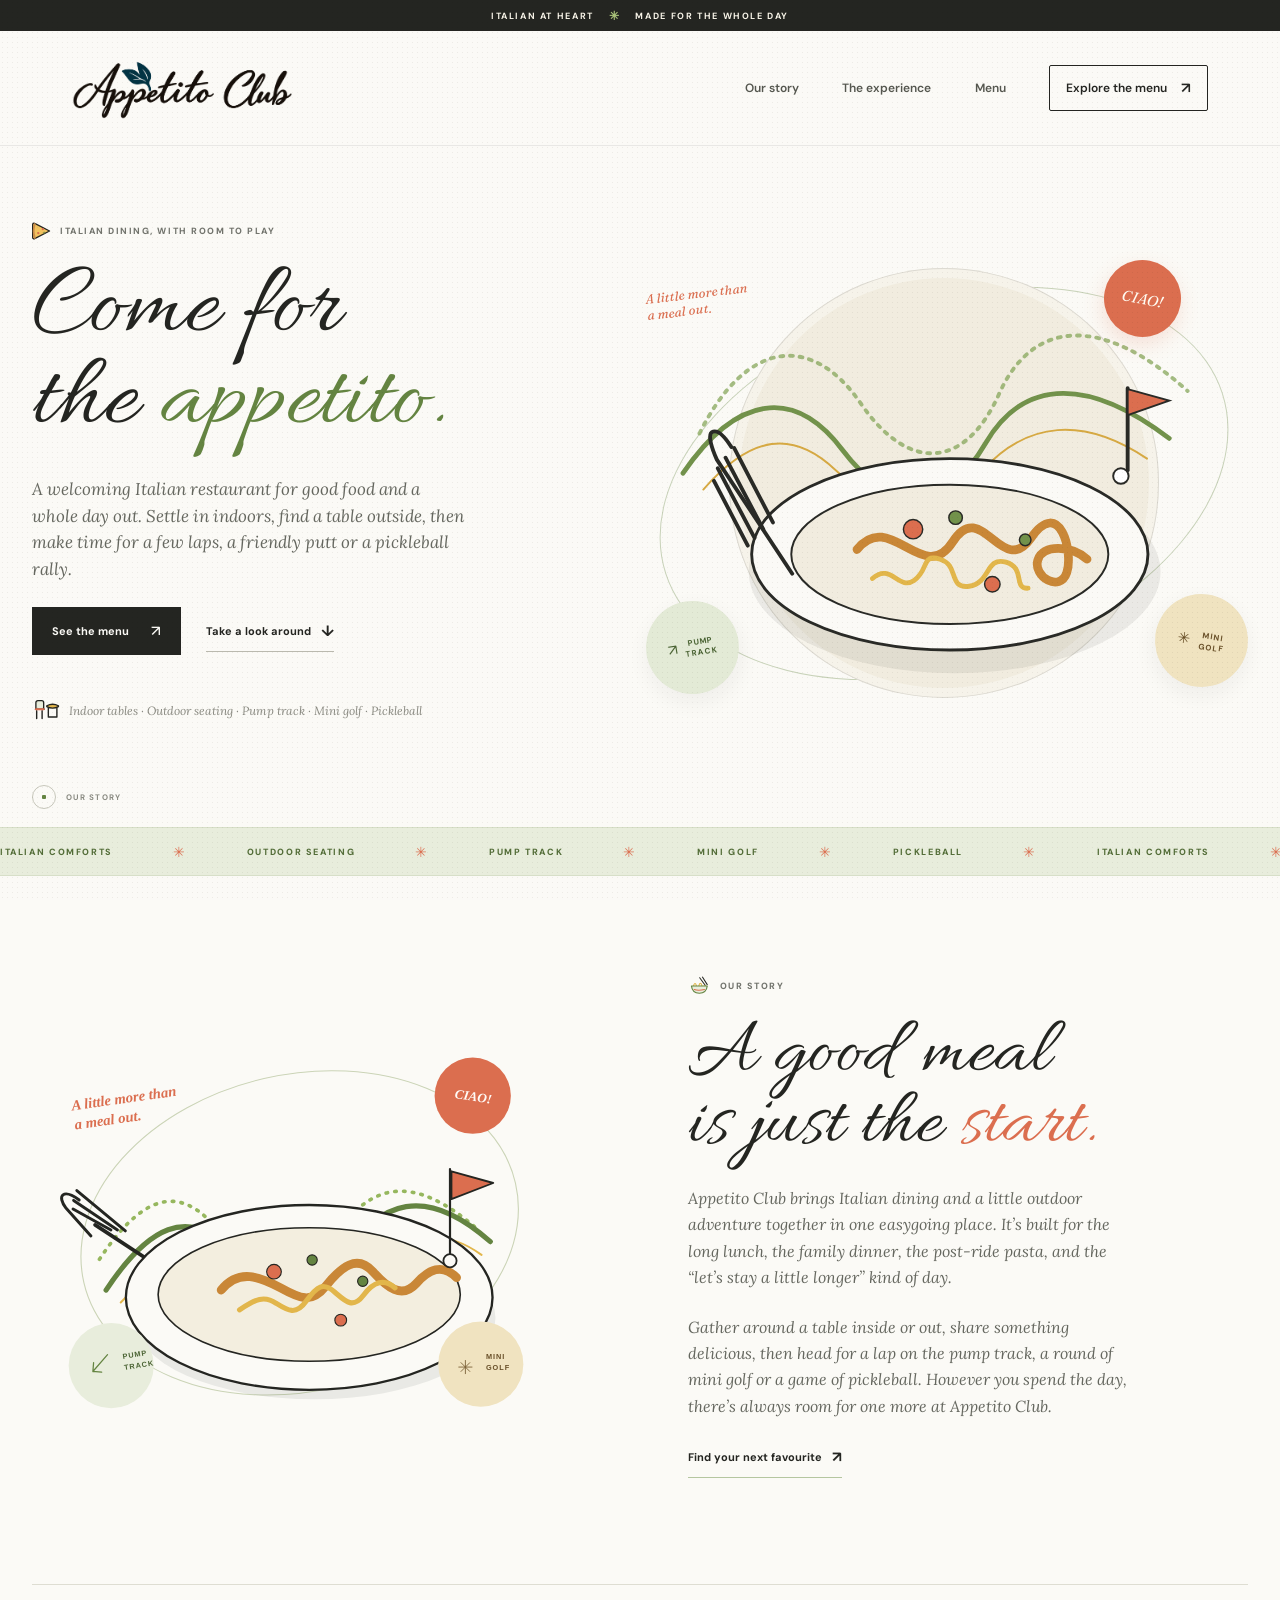
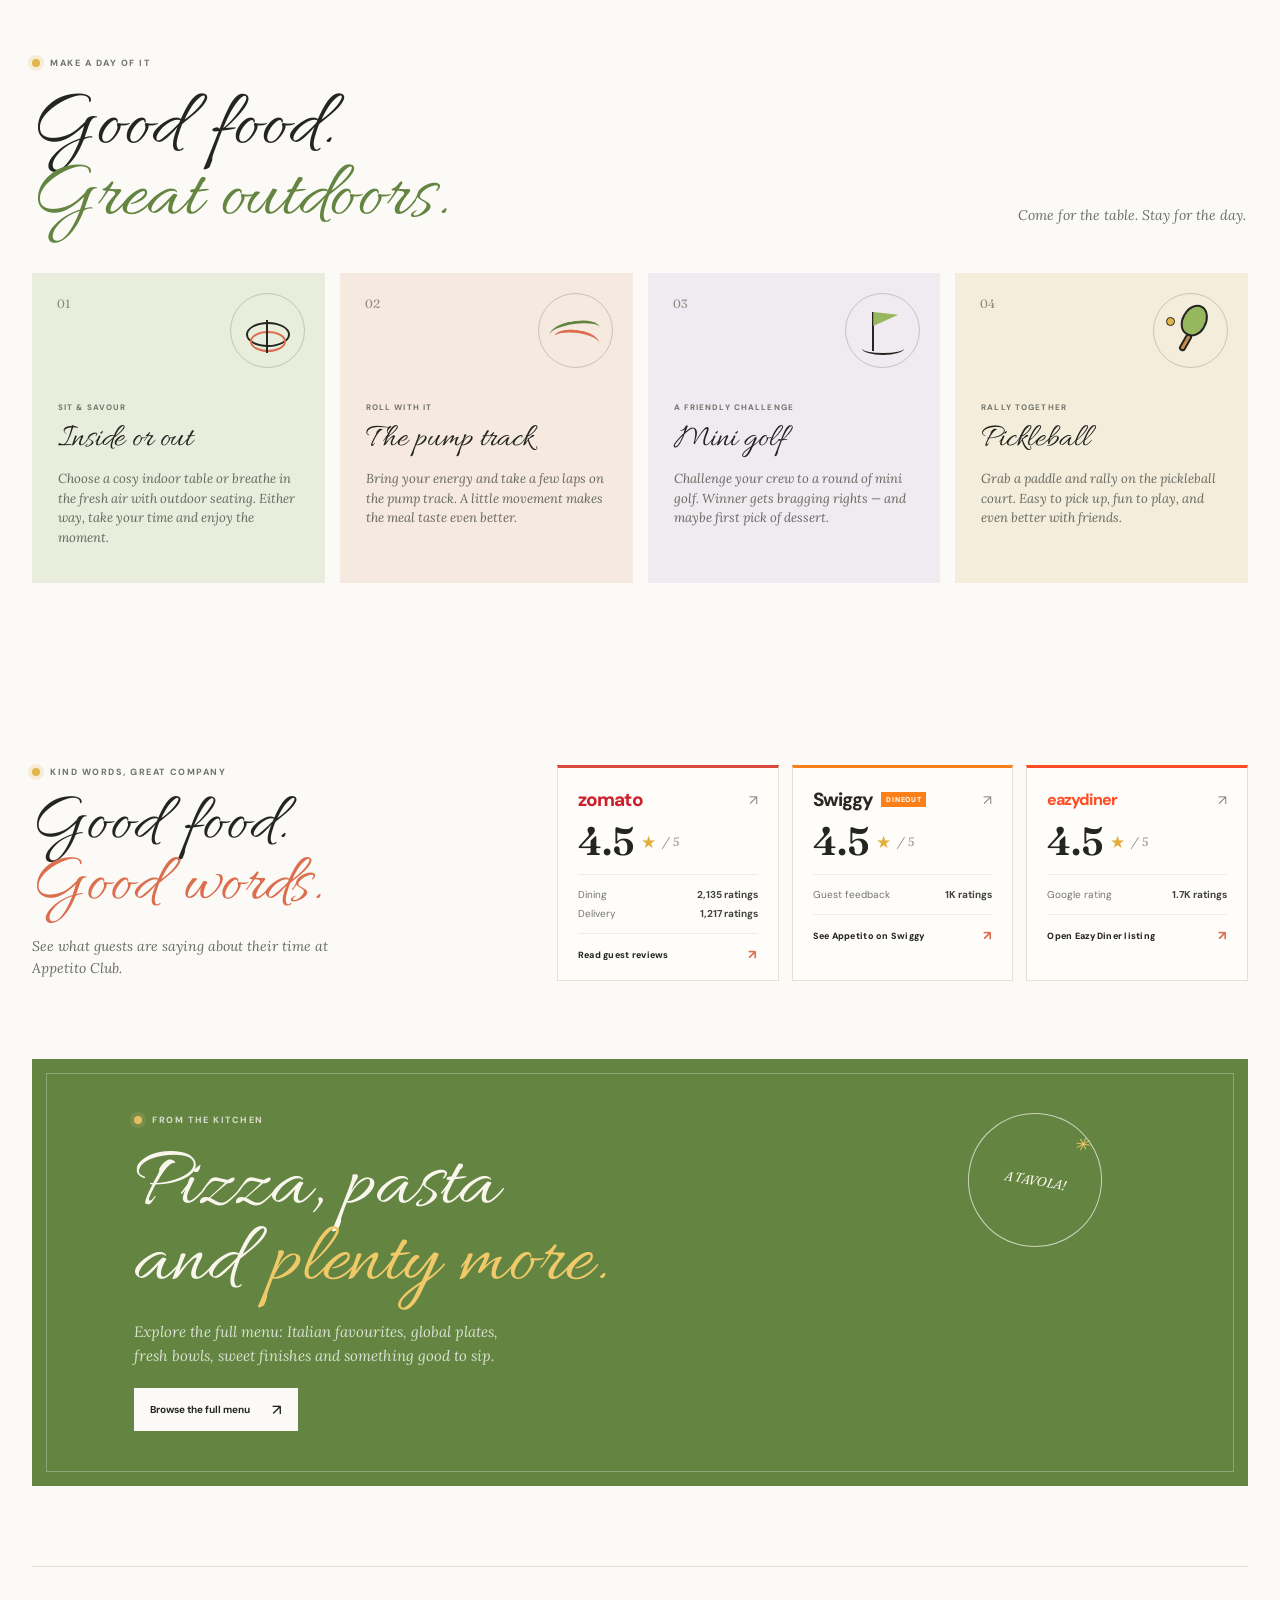
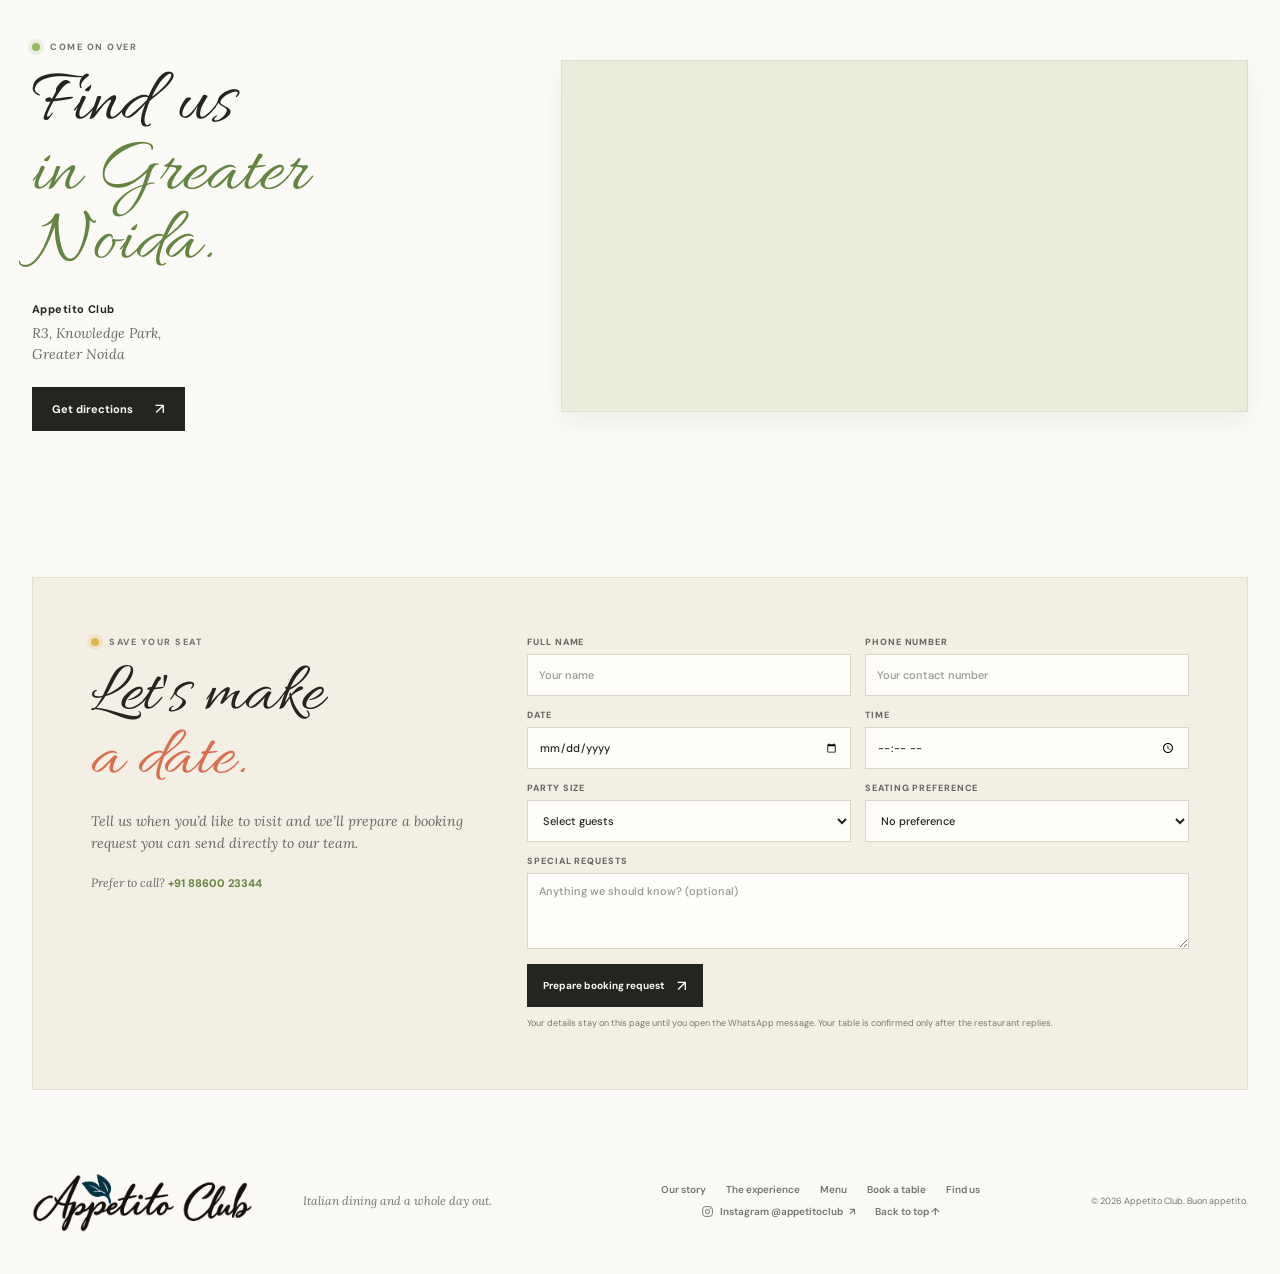
==== commit 15714a27: "Replace story art with club illustration" ====
--- a/index.html
+++ b/index.html
@@ -38,7 +38,7 @@
     </section>
     <section class="ticker" aria-label="Appetito Club experience"><div class="ticker-track" aria-hidden="true"><span>ITALIAN COMFORTS</span><b>✳</b><span>OUTDOOR SEATING</span><b>✳</b><span>PUMP TRACK</span><b>✳</b><span>MINI GOLF</span><b>✳</b><span>PICKLEBALL</span><b>✳</b><span>ITALIAN COMFORTS</span><b>✳</b><span>OUTDOOR SEATING</span><b>✳</b><span>PUMP TRACK</span><b>✳</b><span>MINI GOLF</span><b>✳</b><span>PICKLEBALL</span><b>✳</b></div></section>
     <section class="story section-wrap" id="story" aria-labelledby="story-title">
-      <div class="story-art" aria-hidden="true"><span class="story-plate"></span><span class="story-pasta">〰</span><span class="story-leaf">✳</span><span class="story-stamp">BUON<br>APPETITO</span></div>
+      <div class="story-art" aria-hidden="true"><img class="story-illustration" src="assets/appetito-story-illustration.svg" alt=""></div>
       <div class="story-copy"><p class="eyebrow eyebrow-green"><svg class="eyebrow-noodles" viewBox="0 0 32 28" aria-hidden="true" focusable="false"><path d="m17 2 8 11M21 1l7 11" fill="none" stroke="#242521" stroke-width="1.5" stroke-linecap="round"/><path d="M8 14c1-4 3-5 4-1s3 4 4 0 3-4 4 0 3 4 4 0" fill="none" stroke="#e2b64b" stroke-width="1.6" stroke-linecap="round"/><path d="M5 14h23c-.8 6.6-5.3 10.5-11.5 10.5S5.8 20.6 5 14Z" fill="#e8eddc" stroke="#648441" stroke-width="1.7" stroke-linejoin="round"/><path d="M9 19q6 2.2 15 0" fill="none" stroke="#db6e4f" stroke-width="1.5" stroke-linecap="round"/></svg> OUR STORY</p><h2 id="story-title">A good meal<br>is just the <em>start.</em></h2>
         <p>Appetito Club brings Italian dining and a little outdoor adventure together in one easygoing place. It’s built for the long lunch, the family dinner, the post-ride pasta, and the “let’s stay a little longer” kind of day.</p>
         <p>Gather around a table inside or out, share something delicious, then head for a lap on the pump track, a round of mini golf or a game of pickleball. However you spend the day, there’s always room for one more at Appetito Club.</p>
--- a/styles.css
+++ b/styles.css
@@ -6,20 +6,29 @@
 .hero{min-height:620px;padding:75px 0 82px;display:grid;grid-template-columns:1fr 1fr;align-items:center;position:relative}.hero-copy{position:relative;z-index:2;max-width:600px;padding-bottom:22px}.hero-intro{max-width:435px;margin:26px 0 24px;color:#65675f;font-family:var(--body-serif);font-size:17px;font-style:italic;line-height:1.58}.hero-actions{display:flex;align-items:center;flex-wrap:wrap;gap:25px}.button{display:inline-flex;min-height:48px;align-items:center;justify-content:center;gap:22px;padding:0 19px;border:1px solid transparent;font-size:11px;font-weight:700;transition:transform .2s,background .2s,color .2s}.button:hover{transform:translateY(-2px)}.button-dark{color:var(--paper);background:var(--ink)}.button-dark:hover{background:var(--green)}.button span{font-size:15px;font-weight:500}.button-light{min-height:43px;padding:0 15px;background:var(--paper);color:var(--ink);font-size:10px}.button-light:hover{background:#f2d36f}.text-link{display:inline-flex;align-items:center;gap:10px;padding:10px 0;color:var(--ink);border-bottom:1px solid #bab9ae;font-size:11px;font-weight:700;transition:color .2s,border-color .2s}.text-link:hover{color:var(--green);border-color:var(--green)}.text-link span{font-size:15px}.hero-footnote{display:flex;align-items:center;gap:9px;margin-top:42px;color:#898980;font-family:var(--body-serif);font-size:12px;font-style:italic}.mini-sun{color:var(--tomato);font-size:16px;font-style:normal}
 .hero-scene{position:relative;min-height:480px;display:grid;place-items:center;isolation:isolate}.hero-scene::before{content:'';position:absolute;z-index:-1;width:min(430px,78%);aspect-ratio:1;border-radius:50%;background:#f1ecdf;box-shadow:inset 0 0 0 1px rgba(34,35,33,.12),inset 0 0 0 10px rgba(251,250,246,.45)}.hero-scene::after{content:'';position:absolute;z-index:-2;width:96%;height:76%;border:1px solid rgba(100,132,65,.34);border-radius:50%;transform:rotate(-18deg)}.scene-svg{width:min(580px,100%);height:auto;overflow:visible}.track-line{fill:none;stroke:#87a75b;stroke-width:4;stroke-linecap:round}.track-back{stroke-dasharray:3 7;opacity:.75}.track-front{stroke-width:5;stroke:#72924b}.track-accent{stroke:#d6a943;stroke-width:2}.plate-shadow{fill:rgba(45,43,35,.08)}.plate{fill:#fbfaf6;stroke:#292a26;stroke-width:3}.plate-inner{fill:#f1ecdf;stroke:#292a26;stroke-width:2}.pasta-line{fill:none;stroke:#c98737;stroke-width:9;stroke-linecap:round;stroke-linejoin:round}.pasta-two{stroke:#e2b64b;stroke-width:5}.tomato-dot{fill:#db6e4f;stroke:#292a26;stroke-width:1.5}.leaf-dot{fill:#72924b;stroke:#292a26;stroke-width:1.5}.golf-flag-pole,.fork-line,.fork-handle{fill:none;stroke:#292a26;stroke-width:4;stroke-linecap:round;stroke-linejoin:round}.golf-flag{fill:#db6e4f;stroke:#292a26;stroke-width:2}.golf-ball{fill:#fff;stroke:#292a26;stroke-width:2}.scene-sun{position:absolute;top:17px;right:11%;width:77px;height:77px;display:grid;place-items:center;border-radius:50%;background:var(--tomato);color:#fffaf0;font-family:var(--serif);font-size:15px;font-style:italic;transform:rotate(11deg);box-shadow:0 8px 20px rgba(219,110,79,.18)}.scene-label{position:absolute;display:flex;align-items:center;justify-content:center;gap:7px;width:93px;height:93px;border-radius:50%;text-align:center;font-size:8px;line-height:1.3;letter-spacing:.13em;box-shadow:0 8px 22px rgba(40,40,30,.06)}.scene-label span{font-size:15px}.scene-label-track{left:1%;bottom:29px;transform:rotate(-9deg);color:#496232;background:#e3ead6}.scene-label-golf{right:0;bottom:36px;transform:rotate(8deg);color:#684f28;background:#f0e3c0}.scene-caption{position:absolute;top:42px;left:1%;font-family:var(--serif);font-size:13px;font-style:italic;color:var(--tomato);transform:rotate(-7deg)}.scroll-cue{position:absolute;bottom:18px;left:0;display:flex;align-items:center;gap:10px;color:#8a8b82;font-size:8px;font-weight:700;letter-spacing:.16em}.scroll-cue span{width:24px;height:24px;border:1px solid #c7c7bb;border-radius:50%;background:radial-gradient(var(--green) 0 2px,transparent 2.5px)}
 .ticker{padding:15px 0 14px;overflow:hidden;background:#e8eddc;border-block:1px solid rgba(100,132,65,.13)}.ticker-track{display:flex;align-items:center;justify-content:space-around;gap:clamp(22px,4.7vw,70px);width:max-content;min-width:100%;animation:ticker 38s linear infinite;color:#536d38;white-space:nowrap;font-size:9px;font-weight:800;letter-spacing:.18em}.ticker-track b{color:var(--tomato);font-size:14px;font-weight:500}@keyframes ticker{to{transform:translateX(-25%)}}
-.story{min-height:600px;display:grid;grid-template-columns:.97fr 1.03fr;align-items:center;gap:clamp(60px,10vw,145px);padding-top:100px;padding-bottom:106px}.story-art{height:380px;position:relative;display:grid;place-items:center}.story-plate{position:absolute;width:320px;height:250px;border:3px solid var(--ink);border-radius:50%;background:#f6f1e6;box-shadow:inset 0 0 0 14px var(--paper),inset 0 0 0 16px var(--ink),inset 0 0 0 28px var(--paper);transform:rotate(-14deg)}.story-pasta{position:relative;z-index:1;color:#cb8a3e;font-family:var(--serif);font-size:126px;transform:rotate(-18deg)}.story-leaf{position:absolute;top:13px;right:13%;color:var(--green);font-size:35px}.story-stamp{position:absolute;right:8%;bottom:24px;width:100px;height:100px;display:grid;place-items:center;border-radius:50%;background:var(--tomato);color:white;text-align:center;font-size:10px;font-weight:800;line-height:1.3;letter-spacing:.13em;transform:rotate(9deg)}.story-copy{max-width:490px}.story-copy h2,.section-heading h2{font-size:clamp(64px,6.3vw,82px)}.story-copy h2 em{color:var(--tomato)}.story-copy>p:not(.eyebrow){margin:23px 0 0;max-width:450px;color:#65675f;font-family:var(--body-serif);font-size:16px;font-style:italic;line-height:1.65}.story-copy .text-link{margin-top:18px}.text-link-green{border-color:#b5c6a0}
+.story{min-height:600px;display:grid;grid-template-columns:.97fr 1.03fr;align-items:center;gap:clamp(60px,10vw,145px);padding-top:100px;padding-bottom:106px}.story-art{position:relative;display:block;width:100%;max-width:560px;align-self:center}.story-illustration{display:block;width:100%;height:auto}.story-copy{max-width:490px}.story-copy h2,.section-heading h2{font-size:clamp(64px,6.3vw,82px)}.story-copy h2 em{color:var(--tomato)}.story-copy>p:not(.eyebrow){margin:23px 0 0;max-width:450px;color:#65675f;font-family:var(--body-serif);font-size:16px;font-style:italic;line-height:1.65}.story-copy .text-link{margin-top:18px}.text-link-green{border-color:#b5c6a0}
 .experience{padding-top:72px;padding-bottom:106px;border-top:1px solid var(--line)}.section-heading{display:flex;justify-content:space-between;align-items:end;gap:30px;margin-bottom:38px}.section-heading-note{max-width:250px;margin:0 2px 8px 0;color:var(--muted);font-family:var(--body-serif);font-size:14px;font-style:italic;line-height:1.55}.experience-grid{display:grid;grid-template-columns:repeat(3,1fr);gap:15px}.experience-card{position:relative;min-height:310px;overflow:hidden;padding:25px 26px 27px;background:#e8eddc}.dining-card{background:#e8eddc}.track-card{background:#f6e9df}.golf-card{background:#efebf1}.experience-number{position:absolute;top:23px;left:25px;color:#8c8d83;font-family:var(--serif);font-size:12px}.experience-icon{position:absolute;right:20px;top:20px;width:75px;height:75px;border:1px solid rgba(34,35,33,.2);border-radius:50%;display:block}.icon-dining i,.icon-dining b,.icon-dining em{position:absolute;top:28px;left:15px;width:44px;height:25px;border:2px solid var(--ink);border-radius:50%}.icon-dining b{top:37px;left:19px;width:36px;height:21px;border-color:var(--tomato)}.icon-dining em{top:26px;left:35px;width:2px;height:33px;border:0;border-left:2px solid var(--ink);border-radius:0}.icon-track i,.icon-track b{position:absolute;left:11px;top:27px;width:50px;height:20px;border-top:3px solid var(--green);border-radius:50%;transform:rotate(-8deg)}.icon-track b{left:15px;top:36px;width:45px;border-color:var(--tomato);transform:rotate(8deg)}.icon-golf i{position:absolute;left:26px;top:18px;height:39px;border-left:2px solid var(--ink)}.icon-golf b{position:absolute;left:27px;top:18px;width:25px;height:14px;background:var(--green-bright);clip-path:polygon(0 0,100% 20%,0 100%)}.icon-golf em{position:absolute;left:16px;bottom:12px;width:42px;height:13px;border-bottom:2px solid var(--ink);border-radius:50%}.card-kicker{margin:104px 0 7px;color:#74766e;font-size:8px;font-weight:800;letter-spacing:.14em}.experience-card h3{margin:0 0 9px;font-family:var(--script);font-size:33px;font-weight:400;letter-spacing:0}.experience-card>p:last-child{max-width:325px;margin:0;color:#65675f;font-family:var(--body-serif);font-size:13px;font-style:italic;line-height:1.5}
 .home-menu-cta{position:relative;min-height:360px;overflow:hidden;margin-bottom:80px;padding:55px 8%;background:var(--green);color:#f9f7ed}.home-menu-cta::before{content:'';position:absolute;inset:14px;border:1px solid rgba(255,255,255,.27);pointer-events:none}.home-menu-cta h2{font-size:clamp(66px,6.8vw,86px)}.home-menu-cta h2 em{color:#f0c969}.home-menu-cta>p:not(.eyebrow){max-width:390px;margin:19px 0 20px;color:rgba(255,255,255,.76);font-family:var(--body-serif);font-size:15px;font-style:italic;line-height:1.6}.home-menu-cta .eyebrow{color:rgba(255,255,255,.72)}.home-menu-cta .eyebrow-dot{background:#e6bd63;box-shadow:0 0 0 4px rgba(230,189,99,.17)}.cta-sticker{position:absolute;right:12%;top:54px;width:134px;height:134px;display:grid;place-items:center;border:1px solid rgba(255,255,255,.65);border-radius:50%;font-family:var(--serif);font-size:13px;font-style:italic;transform:rotate(10deg)}.cta-sticker span{position:absolute;right:19px;top:11px;color:#f0c969;font-size:18px}
 .site-footer{display:grid;grid-template-columns:1fr 1fr 2fr auto;gap:25px;align-items:center;width:min(var(--max),calc(100% - 64px));margin:0 auto;padding:0 0 34px;color:#73756d}.footer-brand{color:var(--ink)}.site-footer>p{margin:0;font-family:var(--body-serif);font-size:12px;font-style:italic;line-height:1.45}.footer-links{display:flex;align-items:center;justify-content:center;gap:20px;font-size:10px;font-weight:600}.site-footer small{font-size:9px;white-space:nowrap}
 /* Separate, searchable menu page */
 .menu-hero{min-height:310px;display:grid;grid-template-columns:1fr 1fr;align-items:end;gap:60px;padding-top:62px;padding-bottom:50px}.menu-hero h1{font-size:clamp(76px,8.2vw,108px)}.menu-hero h1 em{color:var(--tomato)}.menu-hero-aside{position:relative;max-width:390px;margin:0 4% 3px auto;padding-left:44px}.menu-hero-aside p{margin:0 0 14px;color:#65675f;font-family:var(--body-serif);font-size:16px;font-style:italic;line-height:1.6}.menu-hero-doodle{position:absolute;left:0;top:0;color:var(--green);font-size:30px}.menu-content{padding-bottom:90px}.menu-toolbar{position:sticky;top:77px;z-index:10;display:flex;justify-content:space-between;align-items:center;gap:20px;padding:12px 0;background:rgba(251,250,246,.95);backdrop-filter:blur(14px);border-block:1px solid var(--line)}.menu-jump{display:flex;align-items:center;gap:7px;overflow-x:auto;scrollbar-width:none}.menu-jump::-webkit-scrollbar{display:none}.menu-jump a{white-space:nowrap;border:1px solid #d7d6cb;border-radius:30px;padding:8px 12px;color:#62645d;font-size:9px;font-weight:700;transition:background .2s,color .2s}.menu-jump a:hover{background:var(--ink);color:var(--paper)}.menu-search{flex:0 0 232px;display:flex;align-items:center;gap:8px;height:34px;padding:0 9px;border:1px solid #d7d6cb;background:var(--paper)}.menu-search>span{font-size:21px;color:var(--green)}.menu-search input{min-width:0;flex:1;border:0;outline:0;background:transparent;color:var(--ink);font-size:10px}.menu-search input::placeholder{color:#8a8b82}.menu-search kbd{padding:2px 4px;border:1px solid #dfded6;color:#898a83;font-family:var(--sans);font-size:8px}.search-status{min-height:16px;margin:9px 0 0;color:var(--green);font-size:10px}.menu-section{position:relative;padding:54px 0 59px;border-bottom:1px solid var(--line);scroll-margin-top:150px}.menu-section-heading{display:flex;align-items:flex-end;justify-content:space-between;gap:25px;margin-bottom:29px}.menu-section-heading .eyebrow{margin-bottom:15px}.menu-section-heading h2{font-size:clamp(54px,5.4vw,68px);letter-spacing:0;line-height:.95}.section-number{color:#b4b2a6;font-family:var(--serif);font-size:18px}.section-deck{max-width:625px;margin:15px 0 0;color:#777970;font-family:var(--body-serif);font-size:13px;font-style:italic;line-height:1.5}.menu-items{display:grid;grid-template-columns:repeat(3,minmax(0,1fr));gap:10px}.menu-item{min-width:0;padding:17px 18px 15px;border:1px solid #e6e3d9;background:rgba(255,255,255,.54);transition:border-color .2s,transform .2s}.menu-item:hover{border-color:#bdc9ac;transform:translateY(-2px)}.item-heading{display:flex;align-items:baseline;justify-content:space-between;gap:10px}.item-heading h3{margin:0;font-size:13px;line-height:1.35;letter-spacing:-.025em}.item-heading span{flex:0 0 auto;color:var(--green);font-family:var(--serif);font-size:12px;font-weight:600;text-align:right}.menu-item p{margin:8px 0 0;color:#777970;font-family:var(--body-serif);font-size:11px;font-style:italic;line-height:1.48}.menu-item small{display:block;margin-top:9px;color:#8a8b82;font-size:8px;font-weight:700;letter-spacing:.07em;text-transform:uppercase}.menu-item .flavour-note{line-height:1.55}.flavour-note b{color:var(--green)}.two-col-section{display:grid;grid-template-columns:1fr 1fr;column-gap:24px}.two-col-section>.menu-section-heading{grid-column:1/-1}.two-col-section>.menu-items{grid-column:1/-1;grid-template-columns:repeat(3,minmax(0,1fr))}.menu-subsection{min-width:0;margin:4px 0 25px}.two-col-section>.menu-subsection{margin-top:0}.menu-subsection .menu-items{grid-template-columns:1fr;gap:8px}.subsection-title{display:flex;align-items:baseline;justify-content:space-between;gap:15px;margin:0 0 12px;padding-bottom:8px;border-bottom:1px solid #dcdacf;font-family:var(--script);font-size:28px;font-weight:400;letter-spacing:0}.subsection-title span{color:var(--green);font-family:var(--serif);font-size:12px}.two-col-section>.menu-subsection .menu-item{padding:14px 15px}.sides-box{margin-top:22px;padding:19px;background:#eef0e6}.sides-box .subsection-title{border-color:#ccd3bf}.side-list{display:grid;grid-template-columns:repeat(3,1fr);gap:7px}.side-list .menu-item{padding:10px 12px;background:rgba(255,255,255,.58)}.side-list .item-heading h3{font-size:11px}.side-list .item-heading span{font-size:11px}.spaced-title{margin-top:31px}.menu-legend{display:flex;flex-wrap:wrap;align-items:center;gap:14px 19px;margin-top:30px;padding-top:16px;border-top:1px solid var(--line);color:#72746b;font-size:9px}.legend-title{margin-right:4px;color:#44463f;font-weight:800}.menu-legend>span:not(.legend-title){display:inline-flex;align-items:center;gap:6px}.legend-dot{width:8px;height:8px;display:inline-block;border-radius:50%}.legend-dot.green{background:#6ea46e}.legend-dot.orange{background:var(--tomato)}.legend-dot.blue{background:var(--blue)}.legend-dot.rose{background:var(--rose)}.legend-dot.gray{background:#a5a49a}.menu-footnote{margin:22px 0 0;color:#777970;font-family:var(--body-serif);font-size:12px;font-style:italic;text-align:right}
-@media(max-width:950px){.site-header{padding-inline:32px}.section-wrap{width:min(100% - 48px,var(--max))}.hero{min-height:560px;grid-template-columns:1.05fr .95fr;padding-top:65px}.hero-scene{min-height:420px;transform:scale(.93)}.hero-intro{max-width:380px}.story{gap:55px}.story-art{height:320px}.experience-card{min-height:330px;padding-inline:20px}.two-col-section>.menu-items{grid-template-columns:repeat(2,minmax(0,1fr))}.menu-items{grid-template-columns:repeat(2,minmax(0,1fr))}.site-footer{width:calc(100% - 48px);grid-template-columns:1fr 1fr}.footer-links{justify-content:flex-start}.menu-toolbar{align-items:flex-start;flex-direction:column;top:70px}.menu-search{flex-basis:34px;width:100%}}
-@media(max-width:640px){html{scroll-padding-top:75px}.topline{min-height:28px;gap:8px;font-size:7px;letter-spacing:.14em}.site-header{padding:13px 20px;min-height:64px}.brand-logo{width:180px;height:64px}.nav-toggle{position:relative;z-index:2;width:42px;height:38px;display:flex;flex-direction:column;align-items:center;justify-content:center;gap:6px;border:1px solid #dbdacf;background:transparent;cursor:pointer}.nav-toggle span{display:block;width:16px;height:1px;background:var(--ink);transition:transform .2s}.nav-toggle[aria-expanded=true] span:first-child{transform:translateY(3.5px) rotate(45deg)}.nav-toggle[aria-expanded=true] span:last-child{transform:translateY(-3.5px) rotate(-45deg)}.primary-navigation{position:absolute;top:calc(100% + 1px);left:0;right:0;display:none;align-items:stretch;flex-direction:column;gap:0;padding:11px 20px 19px;background:var(--paper);border-bottom:1px solid var(--line);box-shadow:0 12px 22px rgba(26,26,22,.08)}.primary-navigation.is-open{display:flex}.primary-navigation>a:not(.nav-cta){padding:12px 0;border-bottom:1px solid #eeede6}.nav-cta{align-self:flex-start;margin-top:13px}.section-wrap{width:calc(100% - 40px)}.hero{min-height:0;display:flex;flex-direction:column;align-items:stretch;padding:55px 0 66px}.hero-copy{max-width:520px;padding:0}.eyebrow{margin-bottom:19px;font-size:8px}h1{font-size:clamp(69px,18vw,86px)}.hero-intro{max-width:410px;margin:20px 0;font-size:15px}.hero-actions{gap:19px}.button{min-height:44px;gap:16px;padding-inline:14px;font-size:10px}.text-link{font-size:10px}.hero-footnote{margin-top:25px;font-size:10px}.hero-scene{width:min(100%,430px);min-height:325px;margin:16px auto 0;transform:scale(.9);transform-origin:center}.hero-scene::before{width:75%}.scene-sun{width:65px;height:65px;font-size:13px;right:5%}.scene-label{width:76px;height:76px;font-size:7px}.scene-label-track{left:0;bottom:10px}.scene-label-golf{right:0;bottom:17px}.scene-caption{top:25px;font-size:11px}.scroll-cue{bottom:15px;font-size:7px}.ticker{padding:12px 0}.ticker-track{gap:25px;font-size:8px;animation-duration:28s}.story{display:flex;flex-direction:column-reverse;align-items:stretch;gap:18px;padding-top:62px;padding-bottom:67px}.story-copy{max-width:530px}.story-copy h2,.section-heading h2{font-size:clamp(59px,15vw,75px)}.story-copy>p:not(.eyebrow){margin-top:17px;font-size:15px}.story-art{height:270px;margin:8px 0 0}.story-plate{width:260px;height:205px}.story-pasta{font-size:99px}.story-stamp{width:78px;height:78px;font-size:8px}.experience{padding-top:59px;padding-bottom:67px}.section-heading{display:block;margin-bottom:26px}.section-heading-note{margin-top:16px;max-width:290px;font-size:13px}.experience-grid{grid-template-columns:1fr;gap:10px}.experience-card{min-height:265px;padding:22px}.card-kicker{margin-top:88px}.experience-icon{width:67px;height:67px;right:17px;top:16px}.experience-card h3{font-size:29px}.home-menu-cta{width:calc(100% - 24px);min-height:415px;margin-bottom:55px;padding:42px 28px}.home-menu-cta::before{inset:10px}.home-menu-cta h2{font-size:clamp(56px,14vw,72px)}.home-menu-cta>p:not(.eyebrow){font-size:14px}.cta-sticker{width:88px;height:88px;right:11%;top:auto;bottom:32px;font-size:10px}.cta-sticker span{right:12px;top:6px;font-size:14px}.site-footer{width:calc(100% - 40px);grid-template-columns:1fr auto;gap:20px 12px;padding-bottom:27px}.site-footer>p{justify-self:end;font-size:10px}.footer-links{grid-column:1/-1;justify-content:flex-start;flex-wrap:wrap;gap:11px 20px}.site-footer small{grid-column:1/-1;font-size:8px}.menu-hero{min-height:0;grid-template-columns:1fr;gap:19px;padding-top:48px;padding-bottom:30px}.menu-hero h1{font-size:clamp(68px,18vw,86px)}.menu-hero-aside{margin:0;padding-left:34px;max-width:440px}.menu-hero-aside p{font-size:14px}.menu-hero-doodle{font-size:24px}.menu-content{width:calc(100% - 32px);padding-bottom:60px}.menu-toolbar{top:62px;padding:9px 0;gap:9px}.menu-jump{width:100%;padding-bottom:2px}.menu-search{height:34px;flex-basis:34px}.menu-section{padding:40px 0 44px;scroll-margin-top:145px}.menu-section-heading{margin-bottom:22px}.menu-section-heading h2{font-size:49px}.section-number{font-size:15px}.section-deck{font-size:12px}.menu-items,.two-col-section>.menu-items{grid-template-columns:1fr;gap:8px}.two-col-section{display:block}.two-col-section>.menu-section-heading{display:flex}.menu-subsection{margin-bottom:24px}.subsection-title{font-size:13px}.menu-item{padding:14px 14px 13px}.item-heading h3{font-size:12px}.item-heading span{max-width:60%;font-size:11px}.menu-item p{font-size:11px}.side-list{grid-template-columns:1fr 1fr}.sides-box{padding:14px}.menu-legend{gap:11px 14px}.legend-title{flex-basis:100%}.menu-footnote{text-align:left;font-size:11px}}
+@media(max-width:950px){.site-header{padding-inline:32px}.section-wrap{width:min(100% - 48px,var(--max))}.hero{min-height:560px;grid-template-columns:1.05fr .95fr;padding-top:65px}.hero-scene{min-height:420px;transform:scale(.93)}.hero-intro{max-width:380px}.story{gap:55px}.story-art{height:auto}.experience-card{min-height:330px;padding-inline:20px}.two-col-section>.menu-items{grid-template-columns:repeat(2,minmax(0,1fr))}.menu-items{grid-template-columns:repeat(2,minmax(0,1fr))}.site-footer{width:calc(100% - 48px);grid-template-columns:1fr 1fr}.footer-links{justify-content:flex-start}.menu-toolbar{align-items:flex-start;flex-direction:column;top:70px}.menu-search{flex-basis:34px;width:100%}}
+@media(max-width:640px){html{scroll-padding-top:75px}.topline{min-height:28px;gap:8px;font-size:7px;letter-spacing:.14em}.site-header{padding:13px 20px;min-height:64px}.brand-logo{width:180px;height:64px}.nav-toggle{position:relative;z-index:2;width:42px;height:38px;display:flex;flex-direction:column;align-items:center;justify-content:center;gap:6px;border:1px solid #dbdacf;background:transparent;cursor:pointer}.nav-toggle span{display:block;width:16px;height:1px;background:var(--ink);transition:transform .2s}.nav-toggle[aria-expanded=true] span:first-child{transform:translateY(3.5px) rotate(45deg)}.nav-toggle[aria-expanded=true] span:last-child{transform:translateY(-3.5px) rotate(-45deg)}.primary-navigation{position:absolute;top:calc(100% + 1px);left:0;right:0;display:none;align-items:stretch;flex-direction:column;gap:0;padding:11px 20px 19px;background:var(--paper);border-bottom:1px solid var(--line);box-shadow:0 12px 22px rgba(26,26,22,.08)}.primary-navigation.is-open{display:flex}.primary-navigation>a:not(.nav-cta){padding:12px 0;border-bottom:1px solid #eeede6}.nav-cta{align-self:flex-start;margin-top:13px}.section-wrap{width:calc(100% - 40px)}.hero{min-height:0;display:flex;flex-direction:column;align-items:stretch;padding:55px 0 66px}.hero-copy{max-width:520px;padding:0}.eyebrow{margin-bottom:19px;font-size:8px}h1{font-size:clamp(69px,18vw,86px)}.hero-intro{max-width:410px;margin:20px 0;font-size:15px}.hero-actions{gap:19px}.button{min-height:44px;gap:16px;padding-inline:14px;font-size:10px}.text-link{font-size:10px}.hero-footnote{margin-top:25px;font-size:10px}.hero-scene{width:min(100%,430px);min-height:325px;margin:16px auto 0;transform:scale(.9);transform-origin:center}.hero-scene::before{width:75%}.scene-sun{width:65px;height:65px;font-size:13px;right:5%}.scene-label{width:76px;height:76px;font-size:7px}.scene-label-track{left:0;bottom:10px}.scene-label-golf{right:0;bottom:17px}.scene-caption{top:25px;font-size:11px}.scroll-cue{bottom:15px;font-size:7px}.ticker{padding:12px 0}.ticker-track{gap:25px;font-size:8px;animation-duration:28s}.story{display:flex;flex-direction:column-reverse;align-items:stretch;gap:18px;padding-top:62px;padding-bottom:67px}.story-copy{max-width:530px}.story-copy h2,.section-heading h2{font-size:clamp(59px,15vw,75px)}.story-copy>p:not(.eyebrow){margin-top:17px;font-size:15px}.story-art{height:auto;margin:8px 0 0}.experience{padding-top:59px;padding-bottom:67px}.section-heading{display:block;margin-bottom:26px}.section-heading-note{margin-top:16px;max-width:290px;font-size:13px}.experience-grid{grid-template-columns:1fr;gap:10px}.experience-card{min-height:265px;padding:22px}.card-kicker{margin-top:88px}.experience-icon{width:67px;height:67px;right:17px;top:16px}.experience-card h3{font-size:29px}.home-menu-cta{width:calc(100% - 24px);min-height:415px;margin-bottom:55px;padding:42px 28px}.home-menu-cta::before{inset:10px}.home-menu-cta h2{font-size:clamp(56px,14vw,72px)}.home-menu-cta>p:not(.eyebrow){font-size:14px}.cta-sticker{width:88px;height:88px;right:11%;top:auto;bottom:32px;font-size:10px}.cta-sticker span{right:12px;top:6px;font-size:14px}.site-footer{width:calc(100% - 40px);grid-template-columns:1fr auto;gap:20px 12px;padding-bottom:27px}.site-footer>p{justify-self:end;font-size:10px}.footer-links{grid-column:1/-1;justify-content:flex-start;flex-wrap:wrap;gap:11px 20px}.site-footer small{grid-column:1/-1;font-size:8px}.menu-hero{min-height:0;grid-template-columns:1fr;gap:19px;padding-top:48px;padding-bottom:30px}.menu-hero h1{font-size:clamp(68px,18vw,86px)}.menu-hero-aside{margin:0;padding-left:34px;max-width:440px}.menu-hero-aside p{font-size:14px}.menu-hero-doodle{font-size:24px}.menu-content{width:calc(100% - 32px);padding-bottom:60px}.menu-toolbar{top:62px;padding:9px 0;gap:9px}.menu-jump{width:100%;padding-bottom:2px}.menu-search{height:34px;flex-basis:34px}.menu-section{padding:40px 0 44px;scroll-margin-top:145px}.menu-section-heading{margin-bottom:22px}.menu-section-heading h2{font-size:49px}.section-number{font-size:15px}.section-deck{font-size:12px}.menu-items,.two-col-section>.menu-items{grid-template-columns:1fr;gap:8px}.two-col-section{display:block}.two-col-section>.menu-section-heading{display:flex}.menu-subsection{margin-bottom:24px}.subsection-title{font-size:13px}.menu-item{padding:14px 14px 13px}.item-heading h3{font-size:12px}.item-heading span{max-width:60%;font-size:11px}.menu-item p{font-size:11px}.side-list{grid-template-columns:1fr 1fr}.sides-box{padding:14px}.menu-legend{gap:11px 14px}.legend-title{flex-basis:100%}.menu-footnote{text-align:left;font-size:11px}}
 @media(prefers-reduced-motion:reduce){*,*::before,*::after{scroll-behavior:auto!important;animation-duration:.01ms!important;animation-iteration-count:1!important;transition-duration:.01ms!important}}
 
 
 .eyebrow-pizza{display:block;flex:0 0 18px;width:18px;height:20px;overflow:visible;transform:rotate(90deg)}
 
 .mini-furniture{display:block;flex:0 0 28px;width:28px;height:26px;overflow:visible}
+
+.menu-diet-filter{display:flex;flex:0 0 auto;align-items:center;gap:3px;padding:3px;border:1px solid #d7d6cb;border-radius:30px;background:#fffdfa}
+.menu-diet-filter button{min-height:27px;padding:5px 10px;border:0;border-radius:24px;background:transparent;color:#62645d;font-size:9px;font-weight:700;white-space:nowrap;cursor:pointer}
+.menu-diet-filter button[aria-pressed="true"]{background:var(--green);color:#fff}
+.menu-diet-filter button[data-diet-filter="all"][aria-pressed="true"]{background:linear-gradient(110deg,#c94b42 0%,var(--green) 100%);color:#fff}
+.menu-diet-filter button:focus-visible{outline:2px solid var(--tomato);outline-offset:2px}
+.menu-diet-filter button[data-diet-filter="nonveg"][aria-pressed="true"]{background:#c94b42;color:#fff}
+.menu-toolbar{border-block:0}
+.menu-legend{border-top:0}
 
 .eyebrow-noodles{display:block;flex:0 0 22px;width:22px;height:20px;overflow:visible}
 
